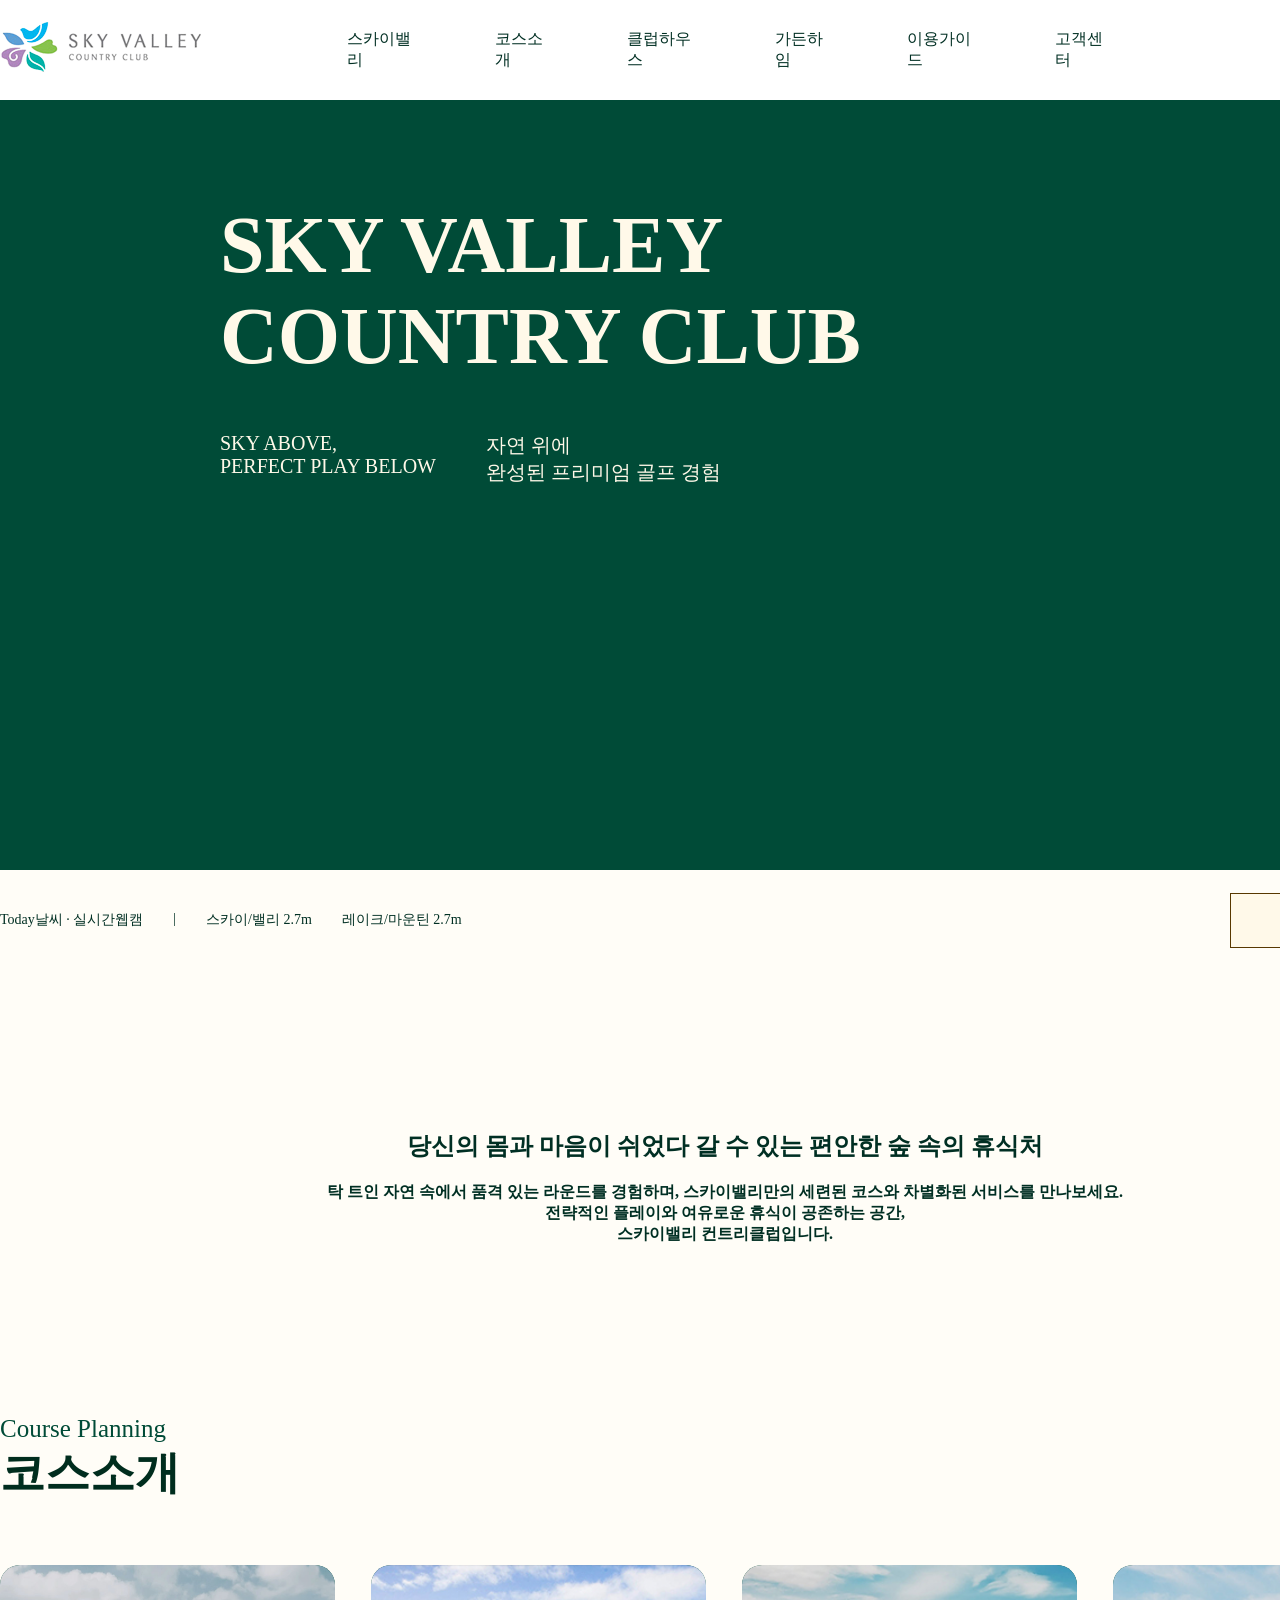
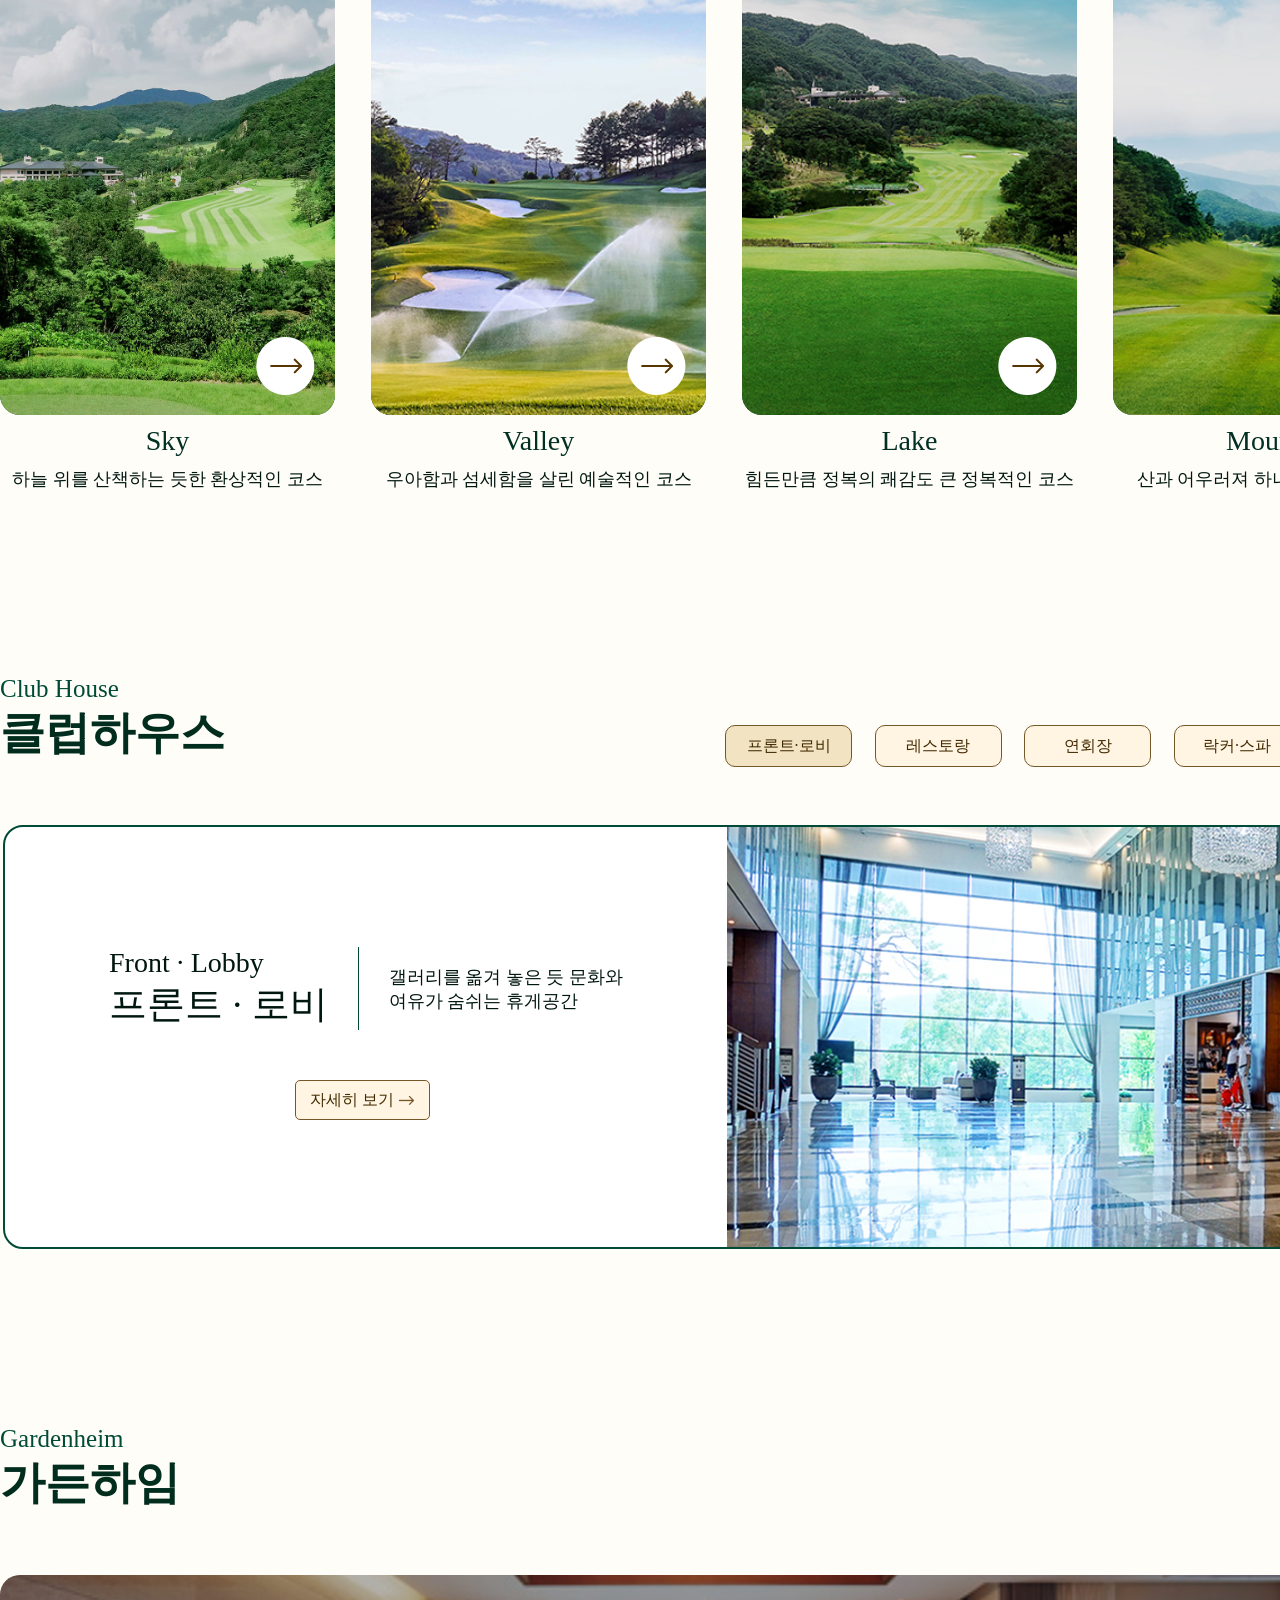
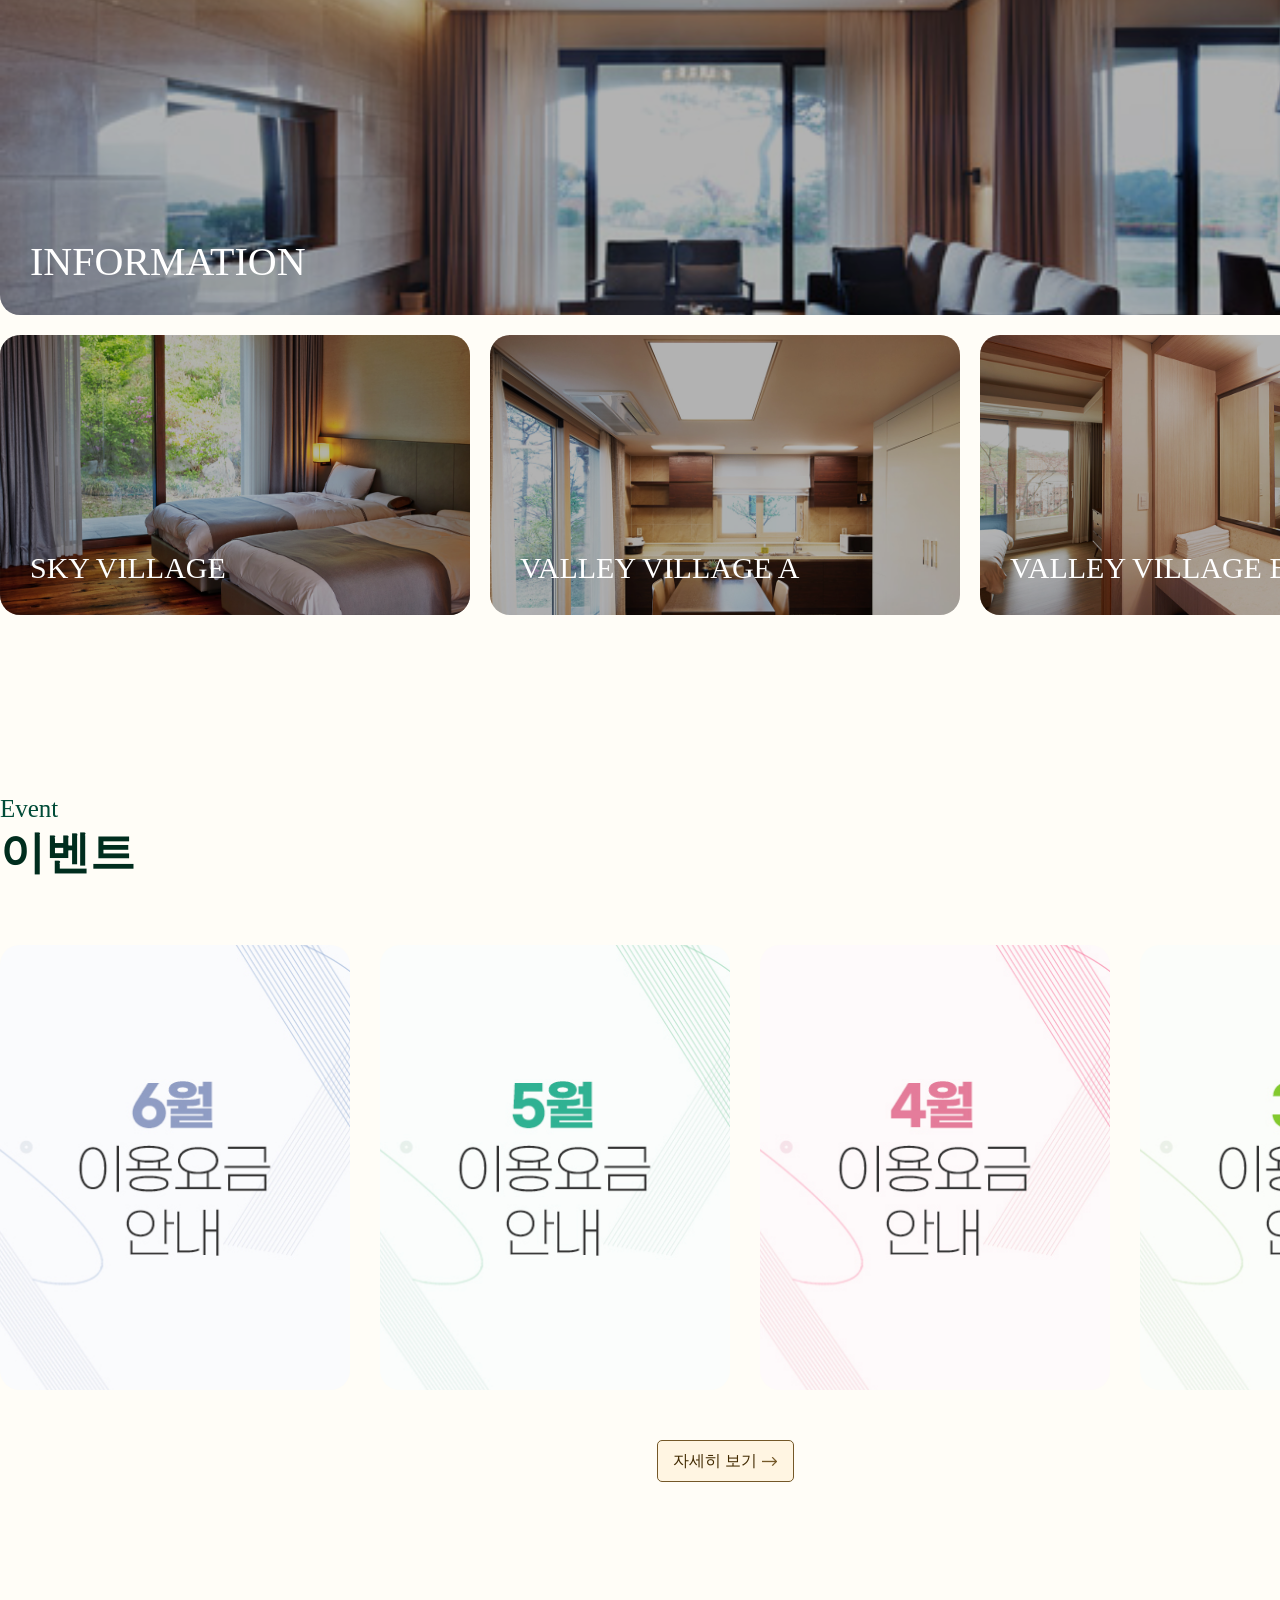
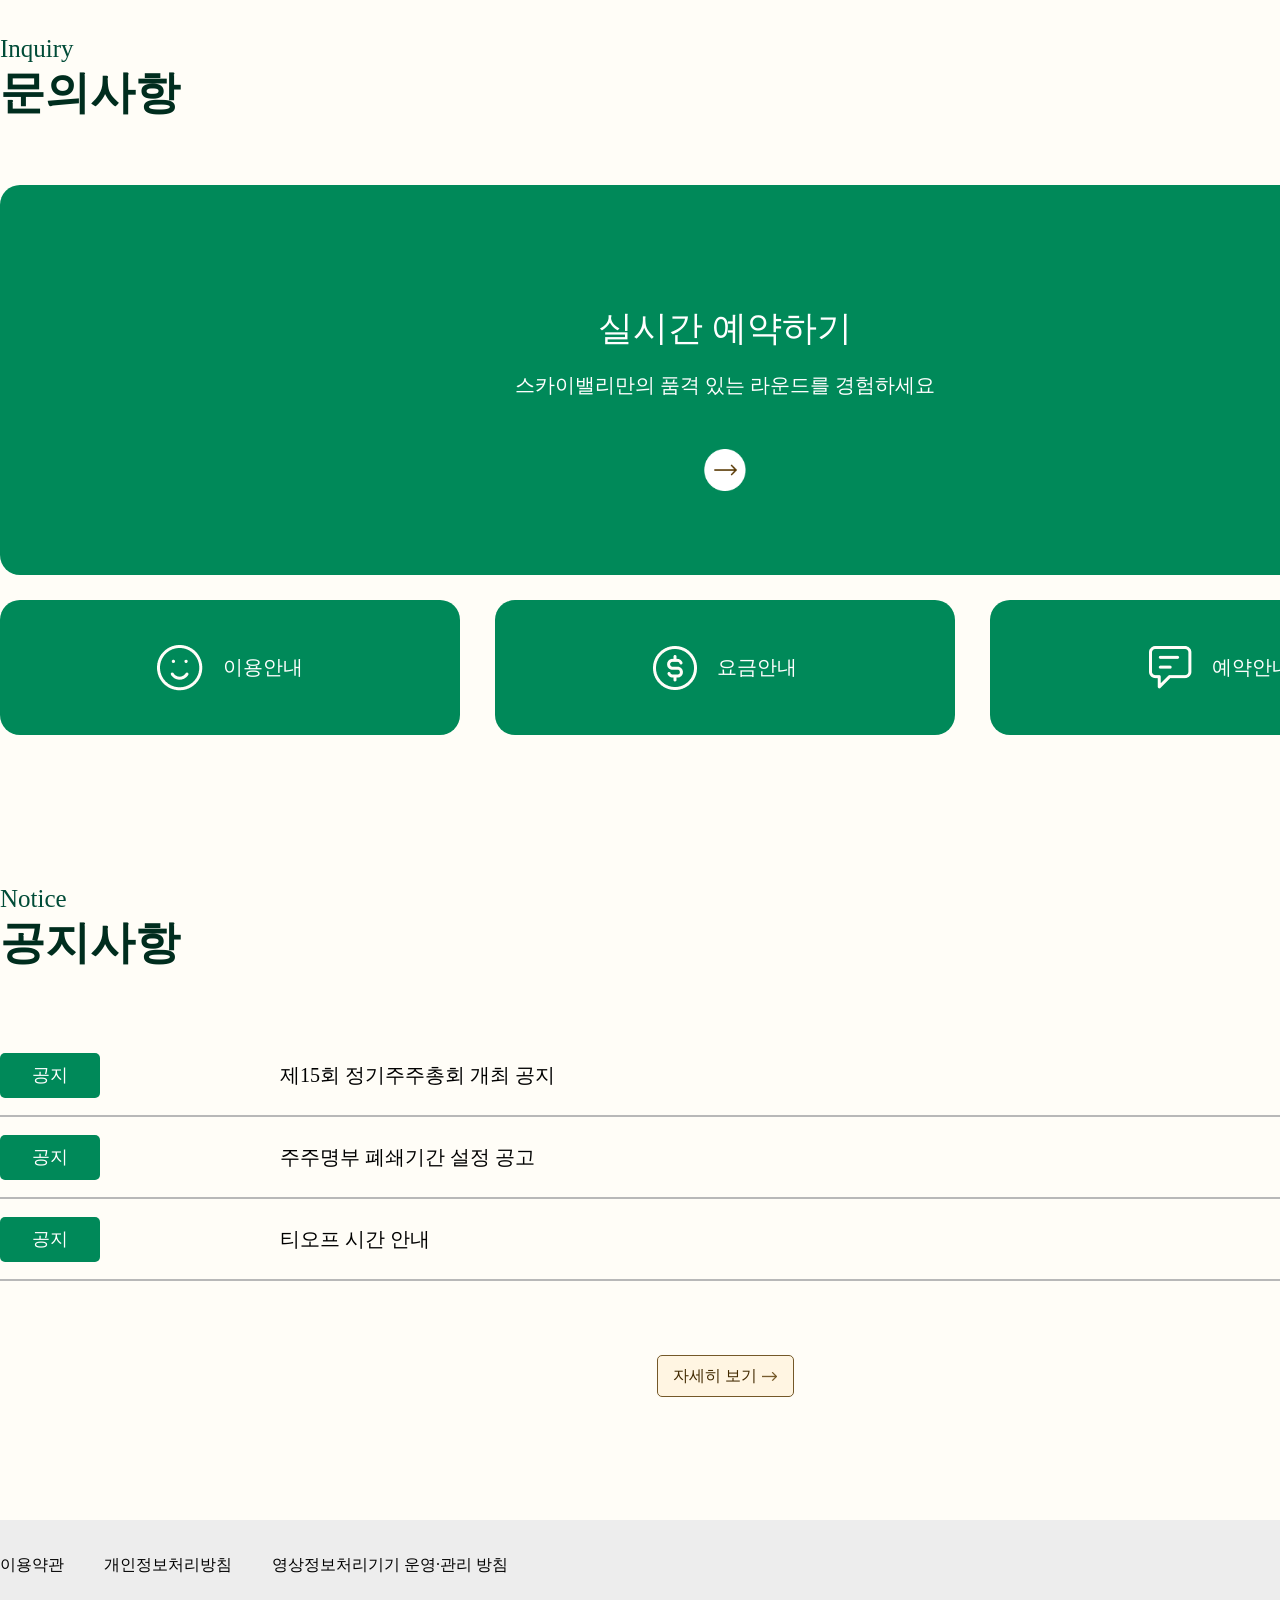
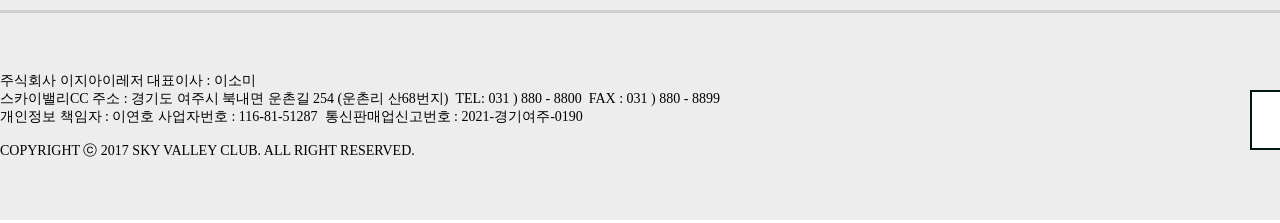
==== index.html @ 09a7a429 "메인인덱스 코드 수정" ====
<!DOCTYPE html>

<html lang="ko">
<head>
    <meta charset="UTF-8">
    <meta name="viewport" content="width=device-width, initial-scale=1.0">
    <title>SkyValley</title>
    <link rel="stylesheet" href="css/reset.css">
    <link rel="stylesheet" href="css/style.css">
    <!-- <script src="js/jquery.easing.1.3.min.js"></script> -->
    <script src="js/jquery.js"></script>
    <!-- <script src="js/script_main.js"></script> -->
    <script src="js/scroll.js"></script>
    <script src="js/index_course.js"></script>
    <script src="js/index_club.js"></script>   
    <script src="js/index_garden.js"></script>

</head>
<body>
    <div id="wrap">
        <div id="header">
            <div class="header_in">
                <div class="logo">
                    <a href="index.html"><img src="images/symbol_logo6 1.png" alt=""></a>
                </div>
                <ul class="nav">
                    <li><a href="company.html">스카이밸리</a></li>
                    <li><a href="course.html">코스소개</a></li>
                    <li><a href="club.html">클럽하우스</a></li>
                    <li><a href="garden.html">가든하임</a></li>
                    <li><a href="guide.html">이용가이드</a></li>
                    <li><a href="customer.html">고객센터</a></li>
                </ul>
                <div class="icons">
                    <img src="images/Icon1.png" alt="">
                    <img src="images/Icon2.png" alt="">
                    <img src="images/Icon3.png" alt="">
                </div>
            </div>
        </div>
        <div id="main">
            <div class="main_bg">
                <div class="main_title">
                    <h3>SKY VALLEY<br>COUNTRY CLUB</h3>
                    <div class="small_t">
                        <h5>SKY ABOVE,<br>PERFECT PLAY BELOW</h5>
                        <h5>자연 위에<br>완성된 프리미엄 골프 경험</h5>
                    </div>
                </div>
                <div class="main_video">
                    <!-- <source src="https://vimeo.com/1196560782?share=copy&fl=sv&fe=ci4" type="video/mp4"> -->
                     <iframe src="https://player.vimeo.com/video/1196560782?title=0&amp;byline=0&amp;portrait=0&amp;badge=0&amp;autopause=0&amp;player_id=0&amp;app_id=58479;
                     background=1&amp;autoplay=1&amp;muted=1&amp;loop=1"
                    width="1920" height="1080" frameborder="0" allow="autoplay; fullscreen; picture-in-picture; clipboard-write; encrypted-media; web-share"
                    referrerpolicy="strict-origin-when-cross-origin" title="스카이밸리_최종"></iframe>
                </div>
            </div>
            <div class="main_bottom">
                <div class="main_nav">
                    <ul>
                        <li><a href="">Today날씨 · 실시간웹캠</a></li>
                        <li>|</li>
                        <li><a href="">스카이/밸리 2.7m</a></li>
                        <li><a href="">레이크/마운틴 2.7m</a></li>
                    </ul>
                    <button>실시간 예약하기</button>
                </div>
            </div>
        </div>
        <div id="contents">
            <!-- content1 -->
            <div class="intro">
                <div class="intro_inner">
                    <h3>당신의 몸과 마음이 쉬었다 갈 수 있는 편안한 숲 속의 휴식처</h3>
                    <h4>탁 트인 자연 속에서 품격 있는 라운드를 경험하며, 스카이밸리만의 세련된 코스와 차별화된 서비스를 만나보세요.<br>
                        전략적인 플레이와 여유로운 휴식이 공존하는 공간,<br>스카이밸리 컨트리클럽입니다.
                    </h4>
                </div>
            </div>
            <!-- content2 -->
            <div class="course">
                <div class="title">
                    <p>Course Planning</p>
                    <h4>코스소개</h4>
                </div>
                <ul class="course_list">
                    <li>
                        <div class="course_box">
                            <div class="course_thumb">
                                <img src="images/main/course_sky.jpg" alt="">
                            </div>
                            <iframe class="course_video"
                            src="https://player.vimeo.com/video/1198341632?background=1&muted=1&loop=1&controls=0"
                            frameborder="0"
                            allow="autoplay; fullscreen"></iframe>
                            <img class="arrow" src="images/main/arrow.png" alt="">
                        </div>
                        <h4>Sky</h4>
                        <p>하늘 위를 산책하는 듯한 환상적인 코스</p>
                    </li>
                    <li>
                        <div class="course_box">
                            <div class="course_thumb">
                                <img src="images/main/course_valley.jpg" alt="">
                            </div>
                            <iframe class="course_video"
                            src="https://player.vimeo.com/video/1198341631?background=1&muted=1&loop=1&controls=0"
                            frameborder="0"
                            allow="autoplay; fullscreen"></iframe>
                            <img class="arrow" src="images/main/arrow.png" alt="">
                        </div>
                        <h4>Valley</h4>
                        <p>우아함과 섬세함을 살린 예술적인 코스</p>
                    </li>
                    <li>
                        <div class="course_box">
                            <div class="course_thumb">
                                <img src="images/main/course_lake.jpg" alt="">
                            </div>
                            <iframe class="course_video"
                            src="https://player.vimeo.com/video/1198341633?background=1&muted=1&loop=1&controls=0"
                            frameborder="0"
                            allow="autoplay; fullscreen"></iframe>
                            <img class="arrow" src="images/main/arrow.png" alt="">
                        </div>
                        <h4>Lake</h4>
                        <p>힘든만큼 정복의 쾌감도 큰 정복적인 코스</p>
                    </li>
                    <li>
                        <div class="course_box">
                            <div class="course_thumb">
                                <img src="images/main/course_mountain.jpg" alt="">
                            </div>
                            <iframe class="course_video"
                            src="https://player.vimeo.com/video/1198341630?background=1&muted=1&loop=1&controls=0"
                            frameborder="0"
                            allow="autoplay; fullscreen"></iframe>
                            <img class="arrow" src="images/main/arrow.png" alt="">
                        </div>
                        <h4>Mountain</h4>
                        <p>산과 어우러져 하나되는 내추럴 코스</p>
                    </li>
                </ul>
            </div>
            <!-- content3 -->
            <div class="club">
                <div class="title">
                    <p>Club House</p>
                    <h4>클럽하우스</h4>
                </div>
                <ul class="c_tabs">
                    <li class="on">프론트·로비</li>
                    <li>레스토랑</li>
                    <li>연회장</li>
                    <li>락커·스파</li>
                    <li>프로샵</li>
                </ul>
                <div class="c_area">
                  <div class="c_area_area">  
                    <span class="l_btn"><img src="images/main/Vector_left.png" alt=""></span>
                    <div class="c_space on">
                        <div class="space_l">
                            <div class="space_area">
                                <div class="space_name">
                                    <h5>Front · Lobby</h5>
                                    <h4>프론트 · 로비</h4>
                                </div>
                                <div class="space_intro">갤러리를 옮겨 놓은 듯 문화와<br>여유가 숨쉬는 휴게공간</div>
                            </div>
                            <button>자세히 보기<img src="images/main/arrow3.png" alt=""></button>
                        </div>
                        <div class="space_r">
                        </div>
                    </div>
                    <div class="c_space">
                        <div class="space_l">
                            <div class="space_area">
                                <div class="space_name">
                                    <h5>Restaurant</h5>
                                    <h4>레스토랑</h4>
                                </div>
                                <div class="space_intro">최고의 셰프들이 선사하는 품격 있는 다이닝 공간</div>
                            </div>
                            <button>자세히 보기<img src="images/main/arrow3.png" alt=""></button>
                        </div>
                        <div class="space_r">
                        </div>
                    </div>
                    <div class="c_space">
                        <div class="space_l">
                            <div class="space_area">
                                <div class="space_name">
                                    <h5>Banquet Hall</h5>
                                    <h4>연회장</h4>
                                </div>
                                <div class="space_intro">성공적인 비즈니스와 특별한 연회를 위한 고품격 공간</div>
                            </div>
                            <button>자세히 보기<img src="images/main/arrow3.png" alt=""></button>
                        </div>
                        <div class="space_r">
                        </div>
                    </div>
                    <div class="c_space">
                        <div class="space_l">
                            <div class="space_area">
                                <div class="space_name">
                                    <h5>Locker · Spa</h5>
                                    <h4>락커 · 스파</h4>
                                </div>
                                <div class="space_intro">라운드 후 지친 몸과 마음을 풀어주는 편안한 힐링 공간</div>
                            </div>
                            <button>자세히 보기<img src="images/main/arrow3.png" alt=""></button>
                        </div>
                        <div class="space_r">
                        </div>
                    </div>
                    <div class="c_space">
                        <div class="space_l">
                            <div class="space_area">
                                <div class="space_name">
                                    <h5>Pro Shop</h5>
                                    <h4>프로샵</h4>
                                </div>
                                <div class="space_intro">최신 트렌드의 골프 용품과 차별화된 브랜드 전용 매장</div>
                            </div>
                            <button>자세히 보기<img src="images/main/arrow3.png" alt=""></button>
                        </div>
                        <div class="space_r">
                        </div>
                    </div>
                      <span class="r_btn"><img src="images/main/Vector_right.png" alt=""></span>
                    </div>
                </div>
            </div>
            <!-- content4 -->
            <div class="garden">
                <div class="title">
                    <p>Gardenheim</p>
                    <h4>가든하임</h4>
                </div>
                <a href="garden.html?tab=info" class="g_info_link">
                    <div class="g_info">
                        <p>INFORMATION</p>
                    </div>
                </a>
                <div class="g_area">
                    <div class="g_sky">
                        <p>SKY VILLAGE</p>
                    </div>
                    <div class="g_valleyA">
                        <p>VALLEY VILLAGE A</p>
                    </div>
                    <div class="g_valleyB">
                        <p>VALLEY VILLAGE B</p>
                    </div>
                </div>
            </div>
            <!-- content5 -->
            <div class="event">
                <div class="title">
                    <p>Event</p>
                    <h4>이벤트</h4>
                </div>
                <ul class="e_list">
                    <li>
                        <div class="e_box"></div>
                    </li>
                    <li>
                        <div class="e_box"></div>
                    </li>
                    <li>
                        <div class="e_box"></div>
                    </li>
                    <li>
                        <div class="e_box"></div>
                    </li>
                    <li>
                        <div class="e_box"></div>
                    </li>
                </ul>
                <a class="btn" href="">자세히 보기<img src="images/main/arrow3.png" alt=""></a>
            </div>
            <!-- content6 -->
            <div class="inquiry">
                <div class="title">
                    <p>Inquiry</p>
                    <h4>문의사항</h4>
                </div>
                <div class="i_area">
                    <div class="i_book">
                        <h4>실시간 예약하기</h4>
                        <p>스카이밸리만의 품격 있는 라운드를 경험하세요</p>
                        <img src="images/main/arrow.png" alt="">
                    </div>
                    <div class="i_guide">
                        <div class="guide_box">
                            <img src="images/main/Icon1.png" alt="">
                            <p>이용안내</p>
                        </div>
                        <div class="guide_box">
                            <img src="images/main/Icon2.png" alt="">
                            <p>요금안내</p>
                        </div>
                        <div class="guide_box">
                            <img src="images/main/Icon3.png" alt="">
                            <p>예약안내</p>
                        </div>
                    </div>
                </div>
            </div>
            <!-- content7 -->
            <div class="notice">
                <div class="title">
                    <p>Notice</p>
                    <h4>공지사항</h4>
                </div>
                <ul class="n_list">
                    <li>
                        <span>공지</span>
                        <a href="">제15회 정기주주총회 개최 공지</a>
                        <p>2026-02-20</p>
                    </li>
                    <li>
                        <span>공지</span>
                        <a href="">주주명부 폐쇄기간 설정 공고</a>
                        <p>2025-12-29</p>
                    </li>
                    <li>
                        <span>공지</span>
                        <a href="">티오프 시간 안내</a>
                        <p>2025-07-15</p>
                    </li>
                </ul>
                <a class="btn" href="customer.html">자세히 보기<img src="images/main/arrow3.png" alt=""></a>
            </div>
        </div>
        <div id="footer">
            <div class="footer_in">
                <div class="f_top">
                    <ul>
                        <li><a href="">이용약관</a></li>
                        <li><a href="">개인정보처리방침</a></li>
                        <li><a href="">영상정보처리기기 운영·관리 방침</a></li>
                    </ul>
                </div>
                <div class="f_bottom">
                    <p>
                        주식회사 이지아이레저 대표이사 : 이소미<br>
                        스카이밸리CC 주소 : 경기도 여주시 북내면 운촌길 254 (운촌리 산68번지)    TEL: 031 ) 880 - 8800    FAX : 031 ) 880 - 8899<br>
                        개인정보 책임자 : 이연호    사업자번호 : 116-81-51287   통신판매업신고번호 : 2021-경기여주-0190<br><br>
                        COPYRIGHT ⓒ 2017 SKY VALLEY CLUB. ALL RIGHT RESERVED.
                    </p>
                    <button>Family Site ▲</button>
                </div>
            </div>
        </div>
    </div>
</body>
</html>
---- css/style.css ----
/* index */
#wrap {
    width: 100%;
    height: 6620px;
}
/* header */
#header {
    width: 100%;
    height: 100px;
    background-color: #fff;
}
.header_in {
    margin: 0 auto;
    width: 1450px;
    height: 100px;
    /* background-color: aliceblue; */
    display: flex;
}
.header_in .logo {
    width: 210px;
    height: 100px;
    display: flex;
    align-items: center;
}
.header_in .nav {
    width: 780px;
    height: 100px;
    margin-left: 140px;
    display: flex;
    justify-content: center;
    align-items: center;
}
.header_in .nav li {
    margin-left: 70px;
}
.header_in .nav li:first-child {
    margin-left: 0;
}
.header_in .nav a {
    font-size: 16px;
    font-weight: 500;
    color: #002F23;
}
.header_in .icons {
    display: flex;
    width: 150px;
    height: 100px;
    margin-left: 185px;
    align-items: center;
}
.header_in .icons img {
    width: 25px;
    height: 25px;
    margin-left: 20px;
    cursor: pointer;
}
.header_in .icons img:last-child {
    width: 20px;
    height: 25px;
}
/* main */
#main {
    width: 100%;
    height: 870px;
    background-color: #004B37;
}
.main_bg {
    margin: 0 auto;
    width: 100%;
    height: 770px;
    position: relative;
}
.main_title {
    /* margin: 0 auto; */
    width: 1450px;
    height: 770px;
    position: absolute;
    left: 220px;
    z-index: 1;
}
.main_title h3 {
    font-size: 5rem;
    color: #FFF9E9;
    padding-top: 100px;
}
.main_title .small_t {
    display: flex;
    margin-top: 50px;
}
.main_title .small_t h5 {
    font-size: 20px;
    margin-right: 50px;
    color: #FFF9E9;
    font-weight: 400;
}
.main_video {
    width: 100%;
    height: 84vh;
    position: relative;
    overflow: hidden;
}
.main_video iframe {
    position: absolute;
    top: 50%;
    left: 50%;

    width: 100vw;
    height: 56.25vw;

    min-width: 177.77vh;
    min-height: 100vh;

    transform: translate(-50%, -50%);
    pointer-events: none;
}
.main_bottom {
    width: 100%;
    height: 100px;
    background-color: #FFFDF7;
}
.main_nav {
    margin: 0 auto;
    width: 1450px;
    height: 100px;
    display: flex;
    justify-content: space-between;
    align-items: center;
}
.main_nav ul {
    display: flex;
}
.main_nav li {
    font-size: 14px;
    color: #002F23;
    margin-left: 30px;
}
.main_nav li:first-child {
    margin-left: 0;
}
.main_nav li a {
    font-size: 14px;
    color: #002F23;
}
.main_nav button {
    width: 220px;
    height: 55px;
    font-size: 16px;
    background-color: #FFF9E9;
    border: 1px solid #583800;
    color: #583800;
    cursor: pointer;
}
.main_nav button:hover {
    background-color: #583800;
    color: #fff;
    transition: all 0.5s;
}
#contents {
    width: 100%;
    height: 5350px;
    background-color: #FFFDF7;
}
/* 5400 = (445 + 760 + 650 + 870 + 740 + 750 + 420 = 4635) + 765 */
/* content1 */
.intro {
    width: 100%;
    height: 445px;
    /* background-color: lightblue; */
}
.intro_inner {
    width: 1450px;
    margin: 0 auto;
    text-align: center;
    position: relative;
    top: 240px;
    opacity: 0;
    transition: all 0.7s;
}
.intro_inner.act{
    opacity: 1;
    top: 160px;
}
.intro_inner h3 {
    color: #002F23;
    margin-bottom: 20px;
    font-size: 24px;
}
.intro_inner h4 {
    color: #002F23;
    font-size: 16px;
}
/* contents title */
.title {
    width: 750px;
    height: 100px;
    margin-bottom: 50px;
}
.title p {
    color: #004B37;
    font-size: 25px;
}
.title h4 {
    color: #002D1E;
    font-size: 45px;
}
/* content2 */
.course {
    margin: 0 auto;
    width: 1450px;
    height: 760px;
    /* background-color: darksalmon; */
}
.course > .title {
    position: relative;
    opacity: 0;
    top: 50px;
    transition: all 0.5s;
}
.course > .title.act {
    opacity: 1;
    top: 0;
}
.course .course_list {
    display: flex;
    position: relative;
    top: 80px;
    left: 0;
    opacity: 0;
    transition: all 0.7s;
}
.course .course_list.act {
    opacity: 1;
    top: 0;
}
.course_list li {
    text-align: center;
    margin-right: 36px;
}
.course_list .course_box {
    width: 335px;
    height: 450px;
    background-color: #004B37;
    border-radius: 20px;
    position: relative;
    cursor: pointer;
    overflow: hidden;  
    /* 
    background-size: cover;      
    background-position: center; 
             
    transition: all 0.5s ease;   */ 
}

/* 
.course_list .course_box:hover {
    background-size: 110%;
}


.course_list .course_box::after {
    content: "";
    position: absolute;
    top: 0; left: 0;
    width: 100%; height: 100%;
    background-color: rgba(255, 255, 255, 0); 
    transition: all 0.5s ease;
}

.course_list .course_box:hover::after {
    background-color: rgba(255, 255, 255, 0.3);
}
*/
/* 
.course_list li:nth-child(1) .course_box{
    background: url(../images/main/course_sky.jpg) no-repeat center / cover ;     
}
.course_list li:nth-child(2) .course_box{
    background: url(../images/main/course_valley.jpg) no-repeat center / cover;    
}
.course_list li:nth-child(3) .course_box{
    background: url(../images/main/course_lake.jpg) no-repeat center / cover;    
}
.course_list li:nth-child(4) .course_box{
    background: url(../images/main/course_mountain.jpg) no-repeat center / cover;    
}
*/
/* 코스영상 삽입 */
.course_thumb{
    position: absolute;
    inset: 0;
}
.course_thumb img {
    width: 100%;
    height: 100%;
    object-fit: cover;
}
.course_video {
    position: absolute;
    top: 50%;
    left: 50%;
    width: 800px;
    height: 450px;
    transform: translate(-50%, -50%);
    border: none;
    opacity: 0;
    pointer-events: none;
    transition: opacity 0.4s ease;
}
.course_box:hover .course_video {
    opacity: 1;
}
.course_box .arrow {
    position: absolute;
    right: 20px;
    bottom: 20px;
    z-index: 10;
}
/* .course_box img {
    position: absolute;
    right: 20px;
    bottom: 20px;
    cursor: pointer;
} */
.course_list > li > h4 {
    font-size: 24px;
    color: #002F23;
    font-size: 28px;
    font-weight: 500;
    margin-top: 10px;
}
.course_list > li > p {
    font-size: 16px;
    color: #001710;
    font-size: 18px;
    font-weight: 500;
    margin-top: 10px;
}
/* content3 */
.club {
    margin: 0 auto;
    width: 1450px;
    height: 650px;
    /* background-color: deepskyblue; */
    position: relative;
    margin-top: 180px;
    opacity: 0;
    transition: all 0.7s;
}
.club.act {
    margin-top: 100px;
    opacity: 1;
}
.club .c_tabs {
    display: flex;
    width: 725px;
    height: 100px;
    position: absolute;
    top: 0;
    right: 0;
    justify-content: space-between;
}
.club .c_tabs li {
    width: 125px;
    height: 40px;
    background-color: #FFF5E2;
    border: 1px solid #745828;
    margin-top: 50px;
    border-radius: 10px;
    font-size: 16px;
    color: #422A00;
    text-align: center;
    line-height: 40px;
    font-weight: 500;
    cursor: pointer;
}
.club .c_tabs li.on {
    background-color: #F2E3C2;
}
/* .club .c_tabs li a {
    display: block;
    margin-top: 7px;
    font-size: 16px;
    color: #422A00;
    text-align: center;
    font-weight: 500;
} */
.c_area {
    margin: 0 auto;
    display: flex;
    justify-content: center;
    align-items: center;
    width: 1600px;
    height: 420px;
    position: absolute;
    left: -75px;
    /* background-color: skyblue; */
}
.c_area_area { 
    width: 1600px;
    height: 420px;
    position: relative;
}
.c_area .l_btn {
    cursor: pointer;
    position: absolute;
    top:200px;
    left:10px;
}
.c_area .r_btn {
    cursor: pointer;
    position: absolute;
    right:10px;
    top:200px;
}
.c_space {
    position: absolute;
    top:0;
    left:50%;
    margin-left: -722.5px;
    width: 1445px;
    height: 420px;
    border: 2px solid #004B37;
    background-color: #fff;
    border-radius: 20px;
    display: flex;
    overflow: hidden;
    opacity: 0;
    transition: all 1s;
}
.c_space.on{
    opacity: 1;
}
.c_space .space_l {
    width: 50%;
    height: 100%;
    position: relative;
}
.space_l .space_area {
    display: flex;
    justify-content: center;
    align-items: center;
    width: 100%;
    margin-top: 120px;
    color: #001710;
}
.space_name {
    border-right: 1px solid #004731;
    padding-right: 30px;
}
.space_name h5 {
    font-size: 28px;
    font-weight: 500;
}
.space_name h4 {
    font-size: 38px;
    font-weight: 500;
}
.space_intro {
    font-size: 18px;
    padding-left: 30px;
}
.space_l button {
    display: flex;
    justify-content: center;
    align-items: center;
    text-align: center;
    width: 135px;
    height: 40px;
    position: relative;
    top: 50px;
    left: 290px;
    background-color: #FFF5E2;
    border: 1px solid #745828;
    color: #422A00;
    font-size: 16px;
    border-radius: 5px;
    cursor: pointer;
}
.space_l button img {
    width: 15px;
    height: 9px;
    padding-left: 5px;
}
.c_space .space_r {
    width: 50%;
    height: 100%;
    background-size: cover;
    overflow: hidden;
}

.c_space:nth-child(2) .space_r { background: url(../images/main/robby.png) center / cover; }
.c_space:nth-child(3) .space_r { background: url(../images/main/restaurant.png) center / cover; }
.c_space:nth-child(4) .space_r { background: url(../images/main/hall.png) center / cover; }
.c_space:nth-child(5) .space_r { background: url(../images/main/spa.png) center / cover; }
.c_space:nth-child(6) .space_r { background: url(../images/main/pro.png) center / cover; }

/* content4 */
.garden {
    margin: 0 auto;
    width: 1450px;
    height: 870px;
    /* background-color: aqua; */
    margin-top: 180px;
    opacity: 0;
    transition: all 0.7s;
}
.garden.act {
    margin-top: 100px;
    opacity: 1;
}
.g_info_link {
    display: block;       
    text-decoration: none;
    margin-top: 20px;
}
.garden .g_info {
    margin-top: 20px;
    width: 100%;
    height: 340px;
    background: url(../images/main/garden_info.jpg) no-repeat center / cover;
    overflow: hidden;
    border-radius: 20px;
    cursor: pointer;
    position: relative;
}
.garden .g_info::after {
    content: "";
    position: absolute;
    top: 0; left: 0;
    width: 100%; height: 100%;
    background-color: rgba(0, 0, 0, 0.3);
}
.garden .g_info p {
    font-size: 40px;
    color: #fff;
    font-weight: 500;
    position: absolute;
    bottom: 30px;
    left: 30px;
    z-index: 1;
    margin: 0;
}
.garden .g_area {
    display: flex;
    margin-top: 20px;
}
.garden .g_area > div {
    width: 470px;
    height: 280px;
    background-color: #004731;
    border-radius: 20px;
    margin-left: 20px;
    cursor: pointer;
    position: relative;
}
.garden .g_area > div::after {
    content: "";
    position: absolute;
    top: 0; left: 0;
    width: 100%; height: 100%;
    background-color: rgba(0, 0, 0, 0.3);
}
.garden .g_area > div:nth-child(1) {
    background: url(../images/main/skyvillage.jpg) no-repeat;
    background-size: cover;
    overflow: hidden;

}
.garden .g_area > div:nth-child(2) {
    background: url(../images/main/valleyA.jpg) no-repeat;
    background-size: cover;
    overflow: hidden;
}
.garden .g_area > div:nth-child(3)
 {
    background: url(../images/main/valleyB.jpg) ;
    background-size: cover;
    overflow: hidden;
}

.garden .g_area > div:first-child {
    margin-left: 0;
}
.garden .g_area > div > p {
    font-size: 30px;
    color: #fff;
    font-weight: 500;
    position: absolute;
    bottom: 30px;
    left: 30px;
    z-index: 1;
}
/* content5 */
.event {
    margin: 0 auto;
    width: 1450px;
    height: 740px;
    /* background-color: gold; */
    margin-top: 100px;
}
.event > .title {
    position: relative;
    top: 50px;
    left: 0;
    opacity: 0;
    transition: all 0.5s;
}
.event > .title.act {
    top: 0;
    opacity: 1;
}
.event .e_list {
    display: flex;
    overflow: hidden;
    position: relative;
    top: 80px;
    left: 0;
    opacity: 0;
    transition: all 0.7s;
}
.e_list.act {
    top: 0;
    opacity: 1;
}
.e_list li {
    margin-right: 30px;
}
.e_list .e_box {
    width: 350px;
    height: 445px;
    border-radius: 20px;
    cursor: pointer;
}

.e_list li:nth-child(1) .e_box {
    background: url(../images/main/event_1.jpg) no-repeat center / cover;
}


.e_list li:nth-child(2) .e_box {
    background: url(../images/main/event_2.jpg) no-repeat center / cover;
}


.e_list li:nth-child(3) .e_box {
    background: url(../images/main/event_3.jpg) no-repeat center / cover;
}

.e_list li:nth-child(4) .e_box {
    background: url(../images/main/event_4.jpg) no-repeat center / cover;
}


.e_list li:nth-child(5) .e_box {
    background: url(../images/main/event_5.jpg) no-repeat center / cover;
}
.event .btn {
    margin: 0 auto;
    display: flex;
    justify-content: center;
    align-items: center;
    text-align: center;
    width: 135px;
    height: 40px;
    background-color: #FFF5E2;
    border: 1px solid #745828;
    color: #422A00;
    font-size: 16px;
    border-radius: 5px;
    cursor: pointer;
    position: relative;
    top: 100px;
    opacity: 0;
    transition: all 0.5s;
}
.event .btn img {
    width: 15px;
    height: 9px;
    padding-left: 5px;
}
.event .btn.act {
    top: 50px;
    opacity: 1;
}
/* content6 */
.inquiry {
    margin: 0 auto;
    width: 1450px;
    height: 750px;
    margin-top: 100px;
    /* background-color: papayawhip; */
}
.inquiry > .title {
    position: relative;
    top: 50px;
    left: 0;
    opacity: 0;
    transition: all 0.5s;
}
.inquiry > .title.act {
    top: 0;
    opacity: 1;
}
.inquiry .i_area {
    width: 100%;
    height: 550px;
    position: relative;
    top: 80px;
    left: 0;
    opacity: 0;
    transition: all 0.7s;
}
.i_area.act {
    top: 0;
    opacity: 1;
}
.inquiry .i_area .i_book {
    width: 100%;
    height: 390px;
    background-color: #008959;
    border-radius: 20px;
    display: flex;
    flex-direction: column;
}
.inquiry .i_area .i_book h4 {
    font-size: 35px;
    font-weight: 500;
    color: white;
    text-align: center;
    margin-top: 120px;
}
.inquiry .i_area .i_book p {
    font-size: 20px;
    color: white;
    text-align: center;
    margin-top: 20px;
}
.inquiry .i_area .i_book img {
    margin: 0 auto;
    width: 42px;
    height: 42px;
    cursor: pointer;
    margin-top: 50px;
}
.inquiry .i_guide {
    width: 100%;
    height: 135px;
    display: flex;
    margin-top: 25px;
}
.inquiry .i_guide .guide_box {
    width: 460px;
    height: 135px;
    background-color: #008959;
    border-radius: 20px;
    display: flex;
    justify-content: center;
    align-items: center;
    cursor: pointer;
    margin-left: 35px;
}
.inquiry .i_guide .guide_box:first-child {
    margin-left: 0;
}
.inquiry .i_guide .guide_box p {
    font-size: 20px;
    color: white;
    margin-left: 20px;
}
/* content7 */
.notice {
    margin: 0 auto;
    width: 1450px;
    height: 420px;
    margin-top: 100px;
    /* background-color: mediumorchid; */
}
.notice > .title {
    position: relative;
    top: 50px;
    left: 0;
    opacity: 0;
    transition: all 0.5s;
}
.notice > .title.act {
    top: 0;
    opacity: 1;
}
.notice .n_list {
    width: 100%;
    height: 270px;
    position: relative;
    top: 80px;
    left: 0;
    opacity: 0;
    transition: all 0.7s;
}
.notice .n_list.act {
    top: 0;
    opacity: 1;
}
.notice .n_list li {
    display: flex;
    align-items: center;
    width: 100%;
    height: 80px;
    border-bottom: 2px solid #B8B8B8;
    position: relative;
}
.notice .n_list li span {
    width: 100px;
    height: 45px;
    background-color: #008959;
    color: #fff;
    border-radius: 5px;
    font-size: 18px;
    display: flex;
    align-items: center;
    justify-content: center;
}
.notice .n_list li a {
    font-size: 20px;
    color: #000;
    position: relative;
    left: 180px;
}
.notice .n_list li p {
    font-size: 18px;
    position: absolute;
    right: 60px;
}
.notice .btn {
    margin: 0 auto;
    display: flex;
    justify-content: center;
    align-items: center;
    text-align: center;
    width: 135px;
    height: 40px;
    background-color: #FFF5E2;
    border: 1px solid #745828;
    color: #422A00;
    font-size: 16px;
    border-radius: 5px;
    cursor: pointer;
    position: relative;
    top: 100px;
    opacity: 0;
    transition: all 0.5s;
}
.notice .btn img {
    width: 15px;
    height: 9px;
    padding-left: 5px;
}
.notice .btn.act {
    top: 50px;
    opacity: 1;
}
/* footer */
#footer {
    width: 100%;
    height: 300px;
    background-color: #ededed;
}
.footer_in {
    margin: 0 auto;
    display: block;
    width: 1450px;
    height: 300px;
    position: relative;
}
.footer_in .f_top {
    width: 100%;
    height: 90px;
    border-bottom: 3px solid #CFCFCF;
}
.f_top ul {
    position: absolute;
    padding-top: 35px;
    width: 100%;
    height: 50px;
}
.f_top li {
    float: left;
    margin-left: 40px;
}
.f_top li:first-child {
    margin-left: 0;
}
.f_top li a {
    color: #000;
    font-weight: 500;
}
.footer_in .f_bottom {
    width: 100%;
    height: 210px;
}
.f_bottom p {
    font-size: 14px;
    position: absolute;
    bottom: 60px;
}
.f_bottom button {
    width: 200px;
    height: 60px;
    position: absolute;
    top: 170px;
    right: 0;
    font-weight: 600;
    color: #001710;
    font-size: 15px;
    border: 2px solid;
    background-color: #fff;
    cursor: pointer;
}
.footer_in button:hover {
    background-color: #004B37;
    color: #fff;
    border: #001710;
    transition: all 0.5s;
}
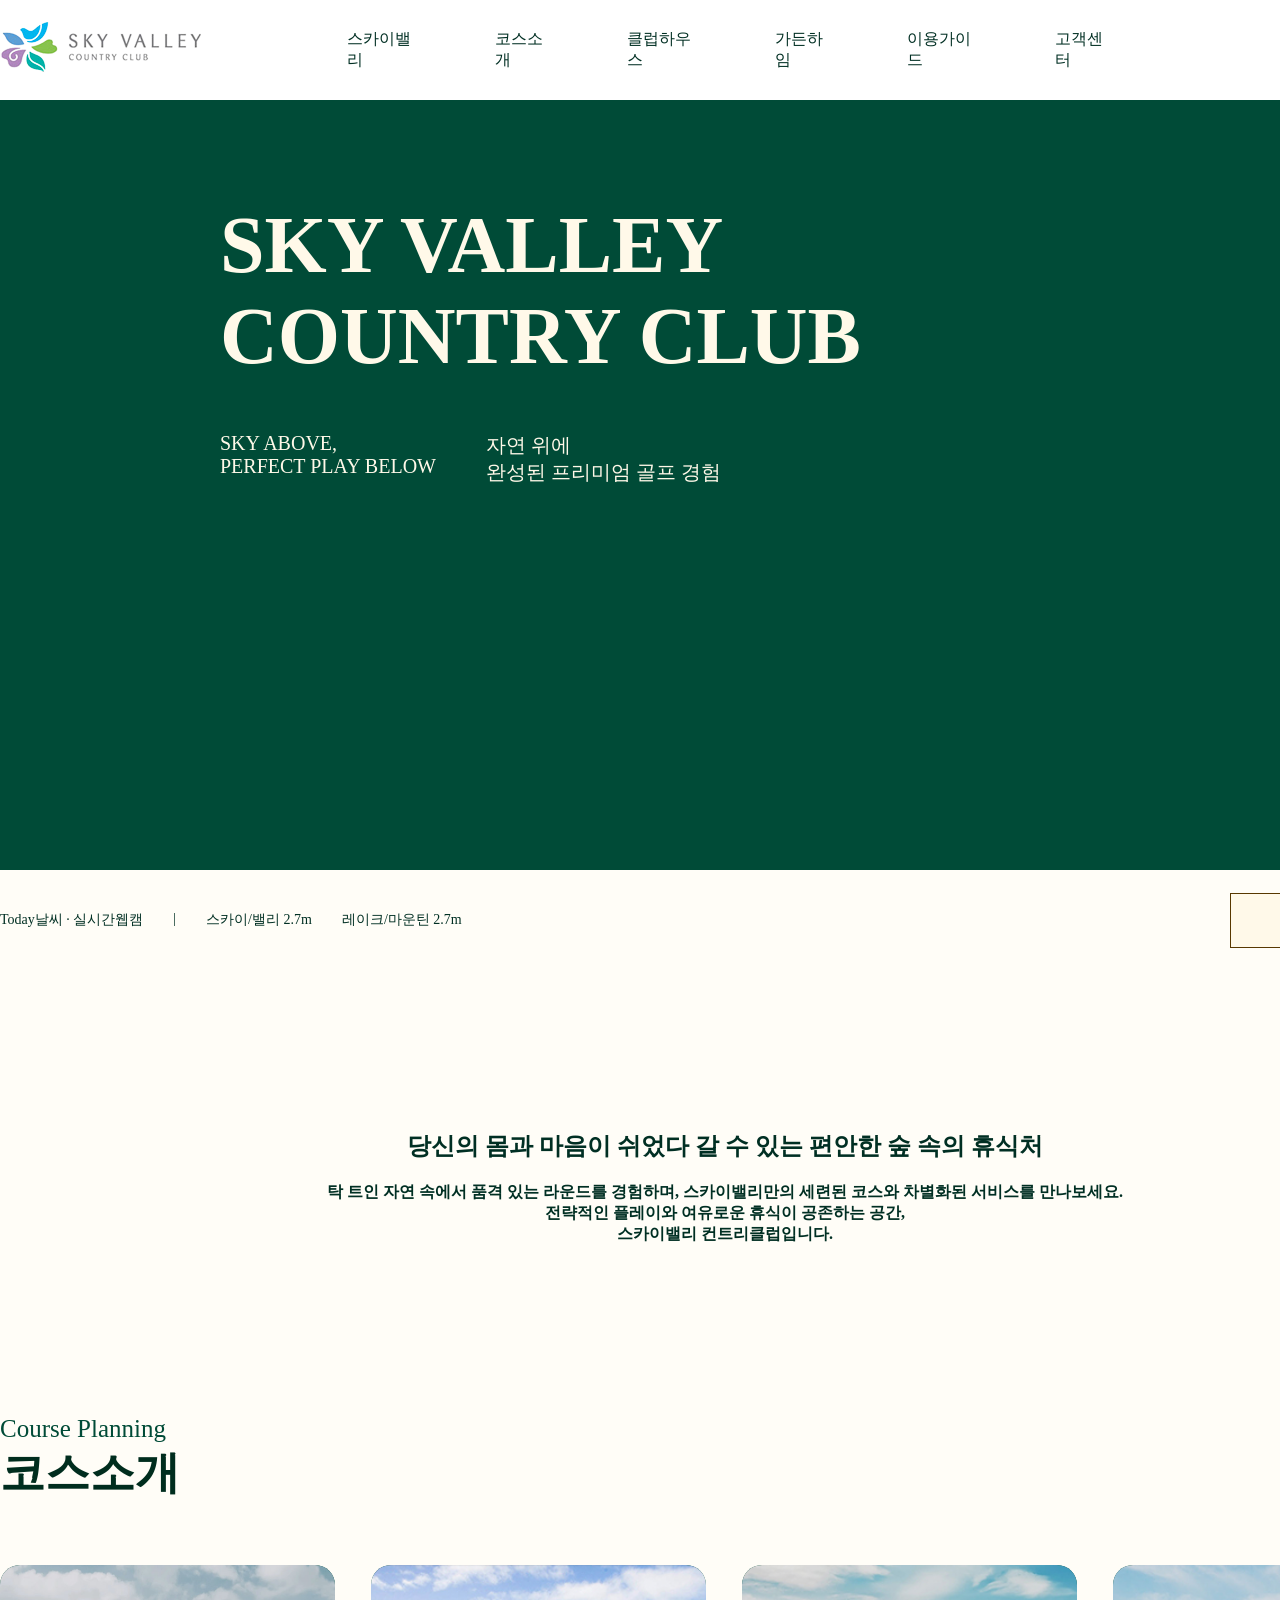
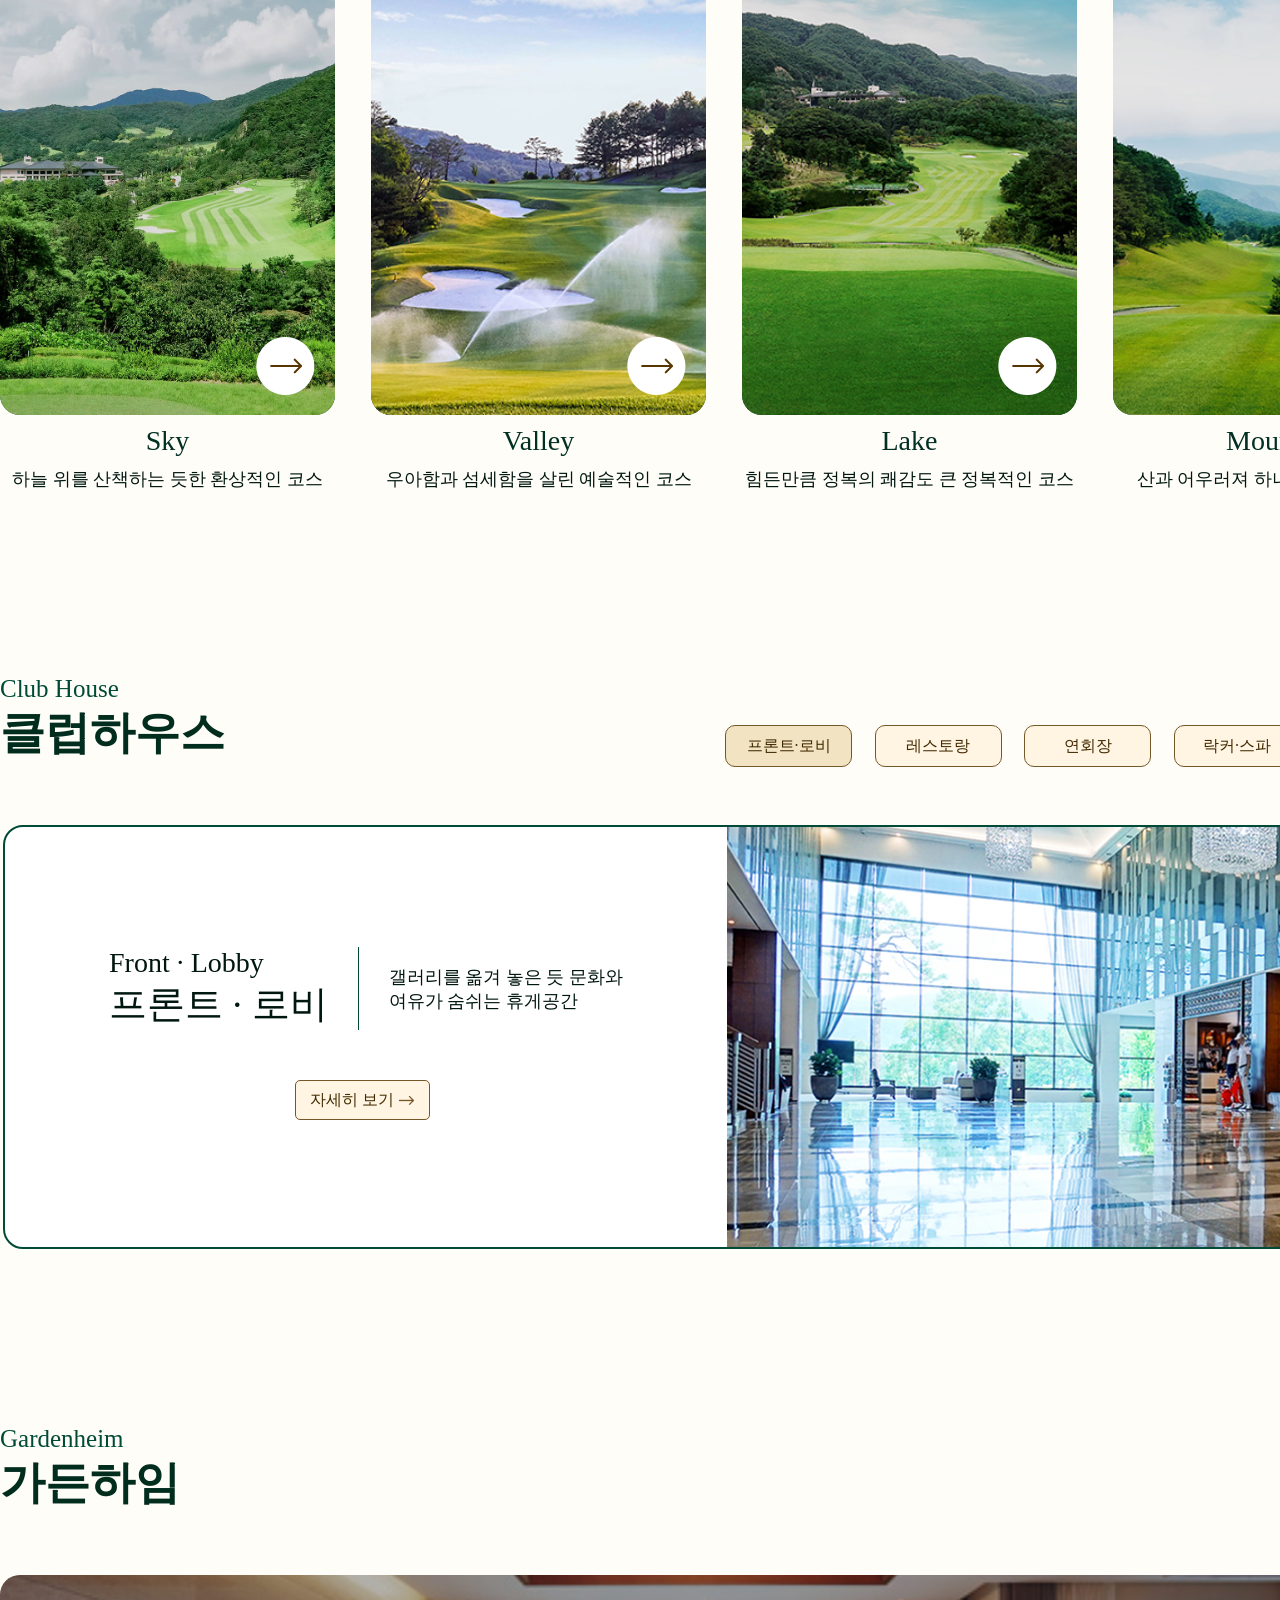
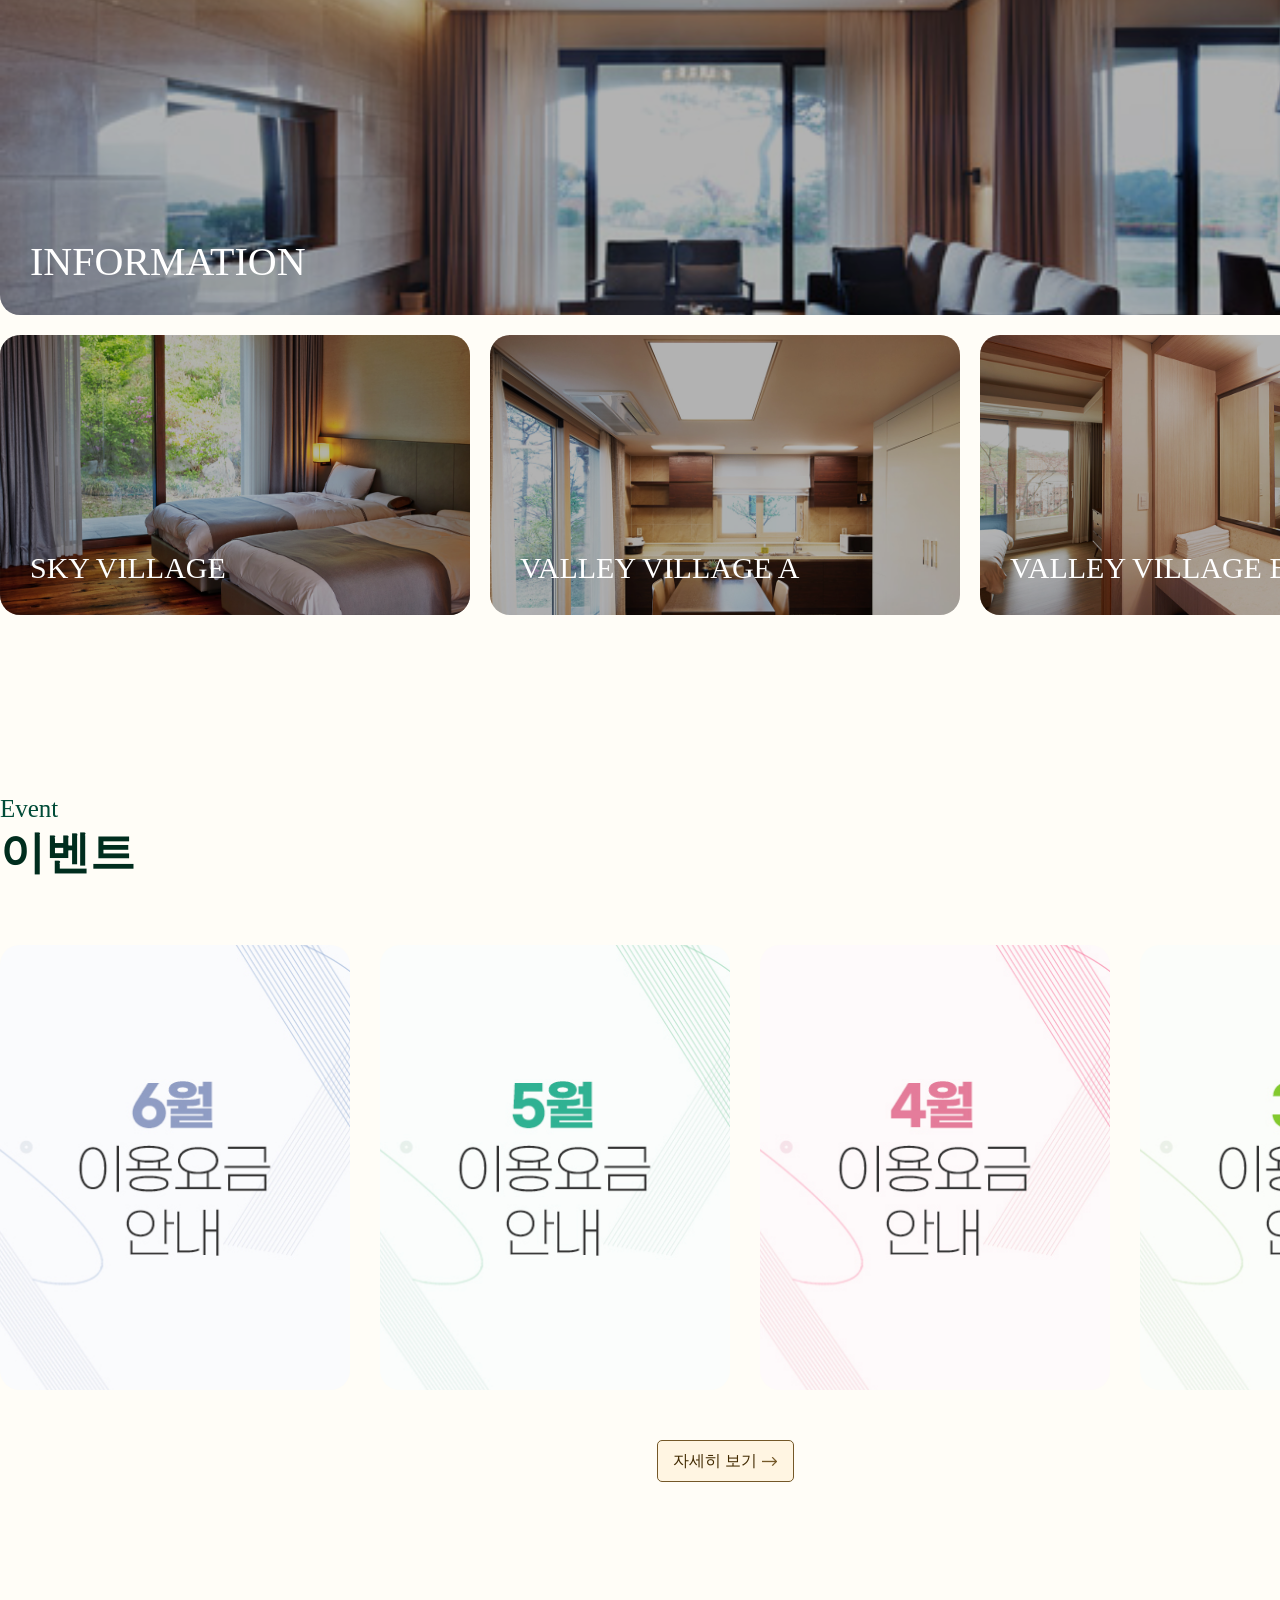
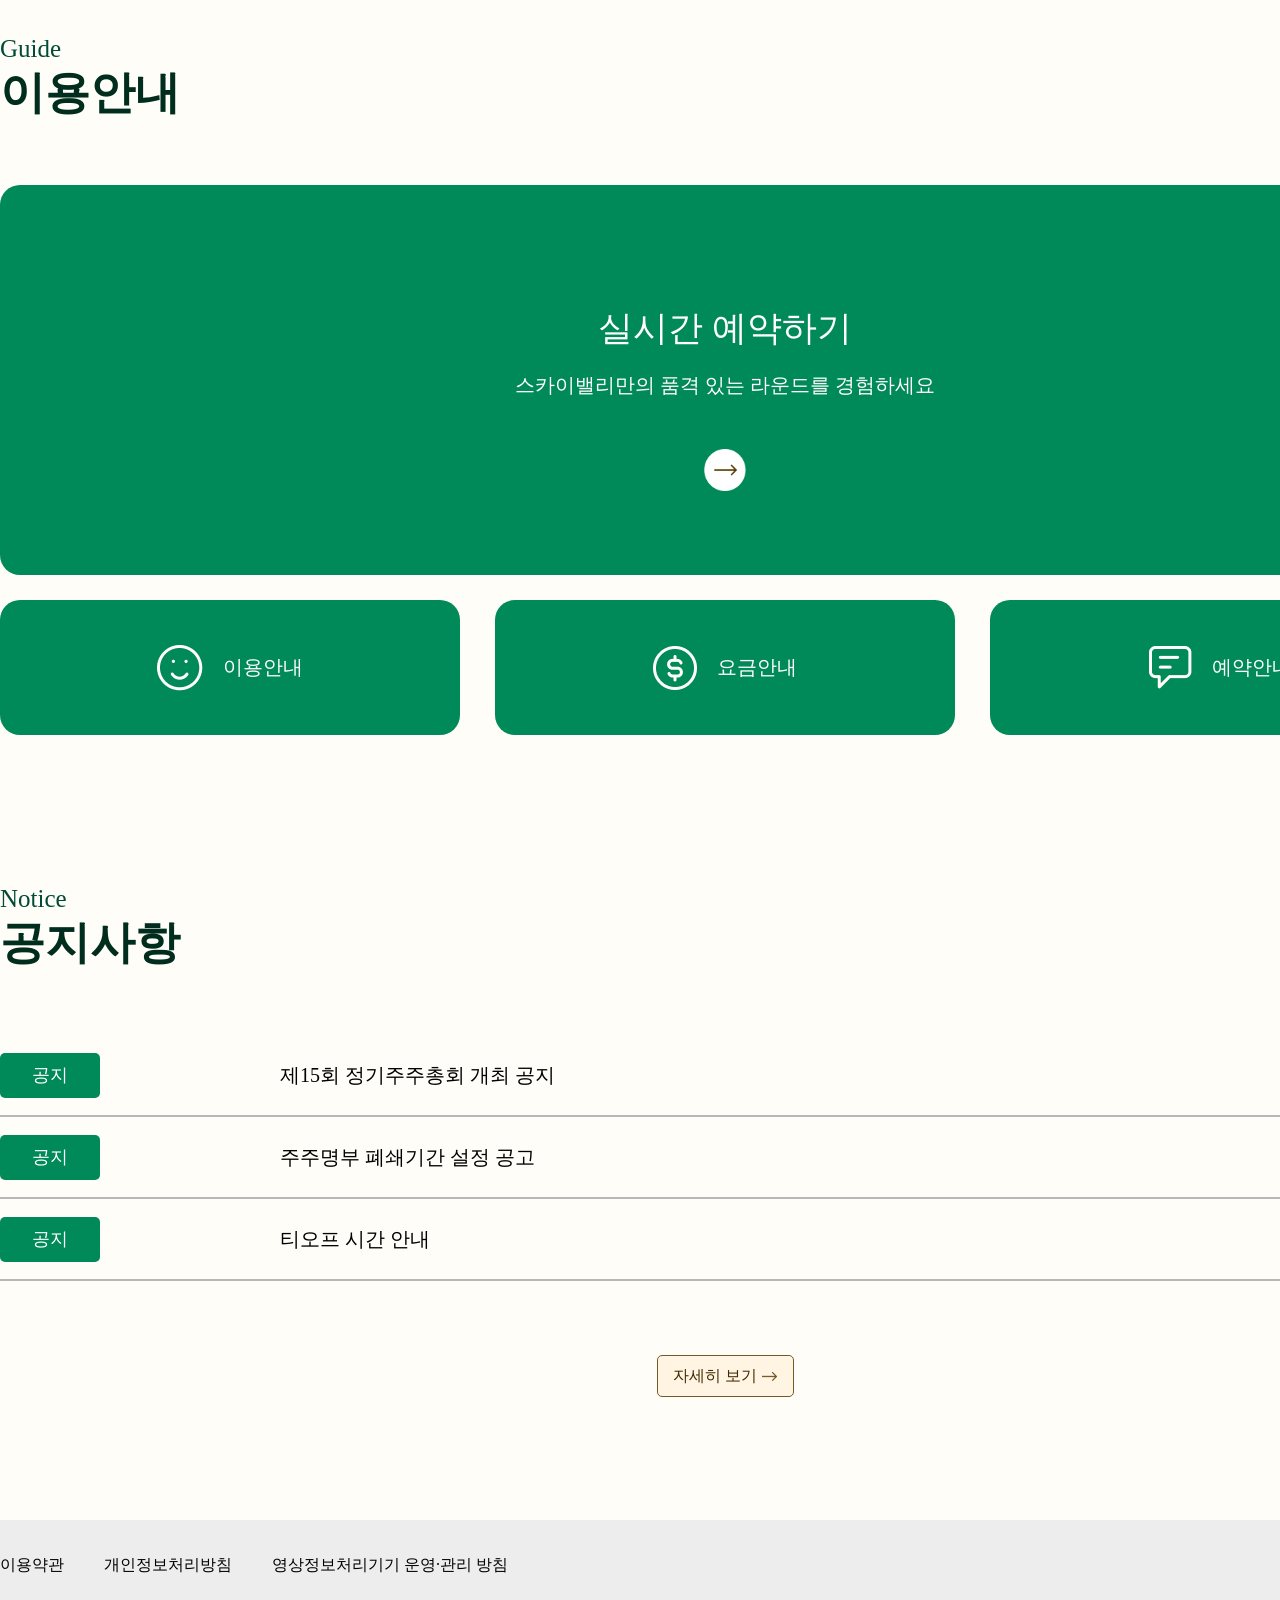
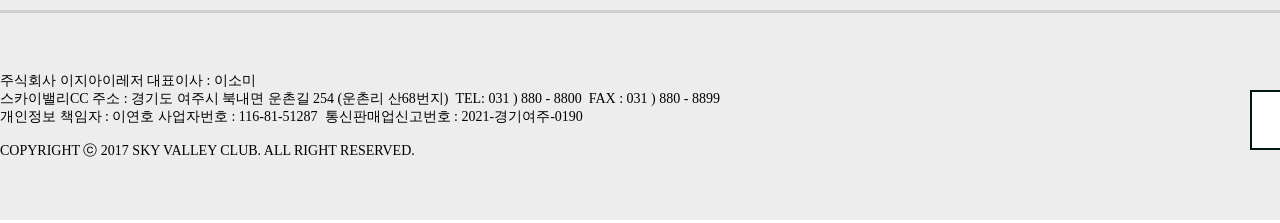
==== commit 29551120: "문의하기(Inquiry) 메뉴를 이용안내(Guide)로 수정" ====
--- a/index.html
+++ b/index.html
@@ -12,8 +12,10 @@
     <!-- <script src="js/script_main.js"></script> -->
     <script src="js/scroll.js"></script>
     <script src="js/index_course.js"></script>
+    <script src="https://player.vimeo.com/api/player.js"></script>
     <script src="js/index_club.js"></script>   
     <script src="js/index_garden.js"></script>
+    <script src="js/index_event.js"></script>
 
 </head>
 <body>
@@ -261,30 +263,32 @@
                     <p>Event</p>
                     <h4>이벤트</h4>
                 </div>
-                <ul class="e_list">
-                    <li>
-                        <div class="e_box"></div>
-                    </li>
-                    <li>
-                        <div class="e_box"></div>
-                    </li>
-                    <li>
-                        <div class="e_box"></div>
-                    </li>
-                    <li>
-                        <div class="e_box"></div>
-                    </li>
-                    <li>
-                        <div class="e_box"></div>
-                    </li>
-                </ul>
+                <div class="e_wrap">
+                    <ul class="e_list">
+                        <li>
+                            <div class="e_box"></div>
+                        </li>
+                        <li>
+                            <div class="e_box"></div>
+                        </li>
+                        <li>
+                            <div class="e_box"></div>
+                        </li>
+                        <li>
+                            <div class="e_box"></div>
+                        </li>
+                        <li>
+                            <div class="e_box"></div>
+                        </li>
+                    </ul>
+                </div>
                 <a class="btn" href="">자세히 보기<img src="images/main/arrow3.png" alt=""></a>
             </div>
             <!-- content6 -->
             <div class="inquiry">
                 <div class="title">
-                    <p>Inquiry</p>
-                    <h4>문의사항</h4>
+                    <p>Guide</p>
+                    <h4>이용안내</h4>
                 </div>
                 <div class="i_area">
                     <div class="i_book">
--- a/css/style.css
+++ b/css/style.css
@@ -609,8 +609,17 @@
     top: 0;
     opacity: 1;
 }
+.event .e_wrap {
+    overflow: hidden;
+    cursor: grab;
+}
+.e_wrap.dragging {
+    cursor: grabbing;
+}
 .event .e_list {
     display: flex;
+    width: max-content;
+    user-select: none;
     overflow: hidden;
     position: relative;
     top: 80px;
@@ -623,6 +632,7 @@
     opacity: 1;
 }
 .e_list li {
+    flex-shrink: 0;
     margin-right: 30px;
 }
 .e_list .e_box {
@@ -671,7 +681,7 @@
     position: relative;
     top: 100px;
     opacity: 0;
-    transition: all 0.5s;
+    transition: all 0.7s;
 }
 .event .btn img {
     width: 15px;
@@ -846,7 +856,7 @@
     position: relative;
     top: 100px;
     opacity: 0;
-    transition: all 0.5s;
+    transition: all 0.7s;
 }
 .notice .btn img {
     width: 15px;
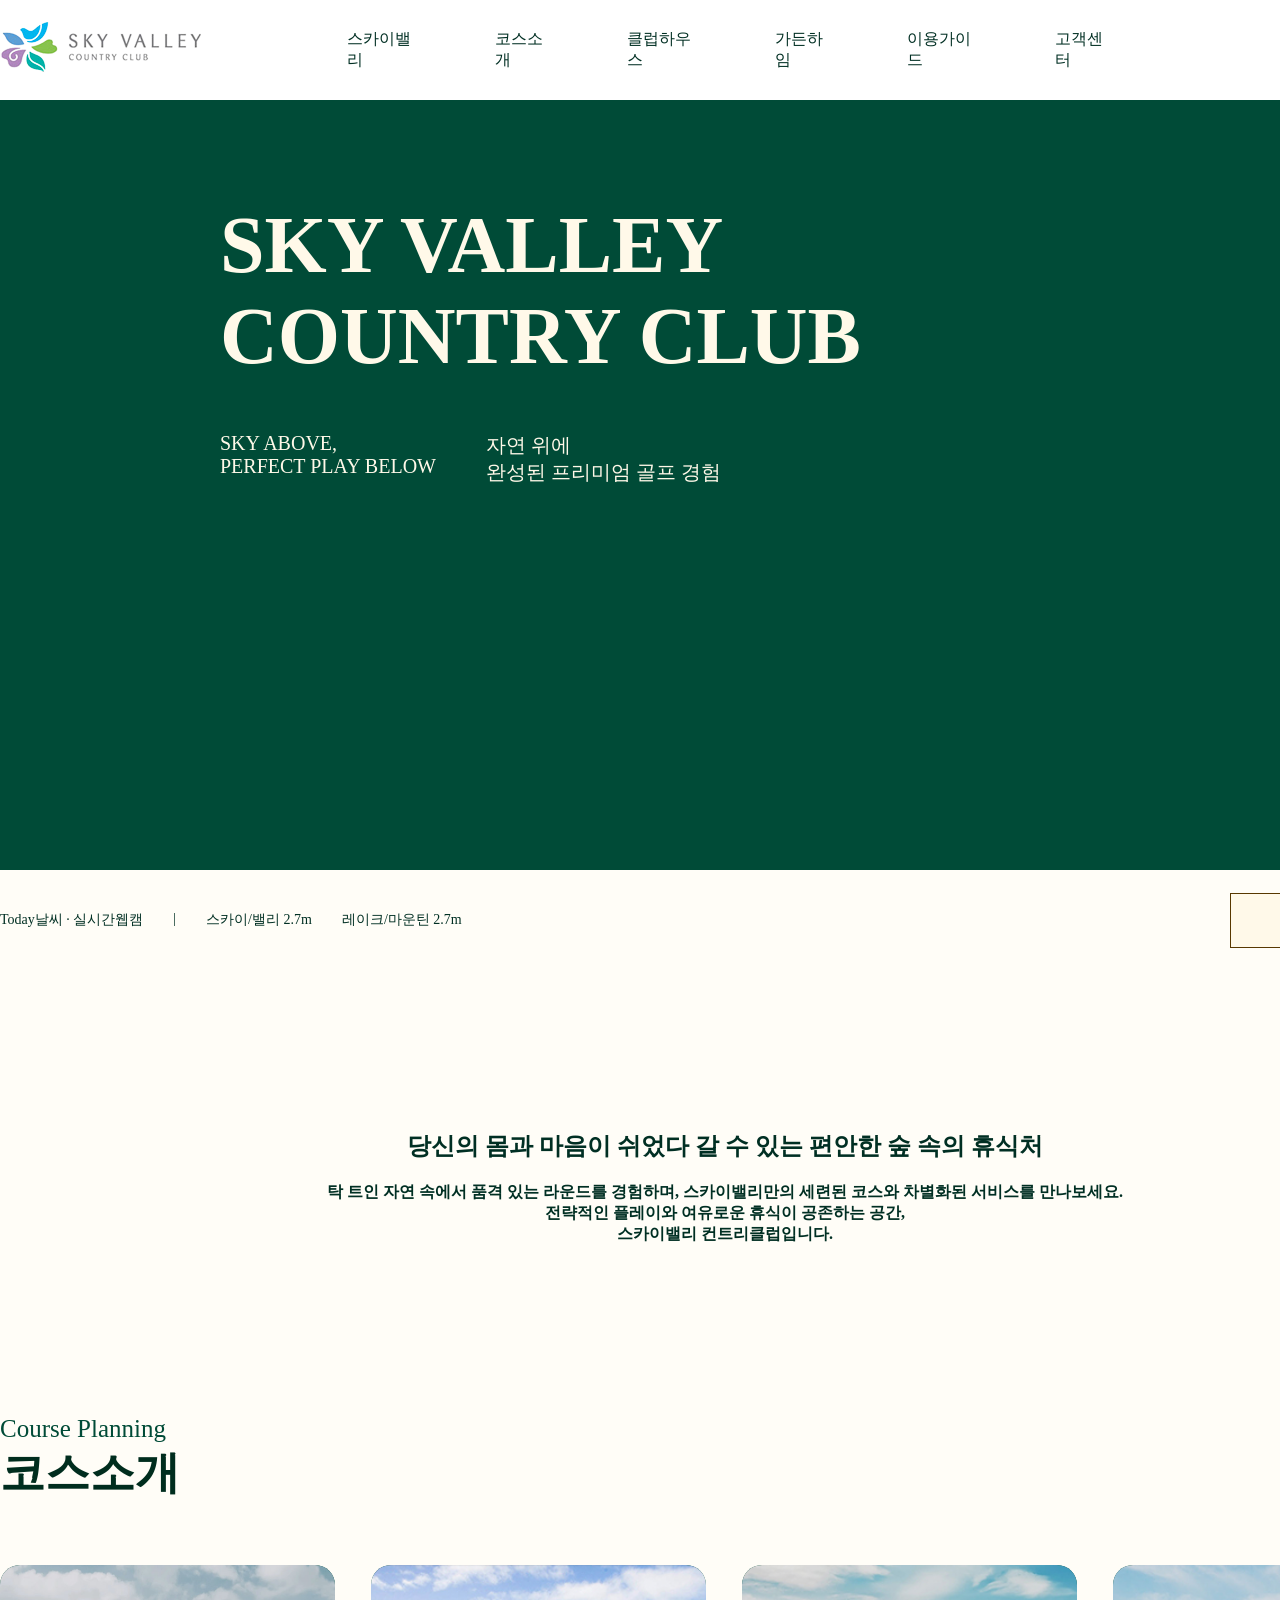
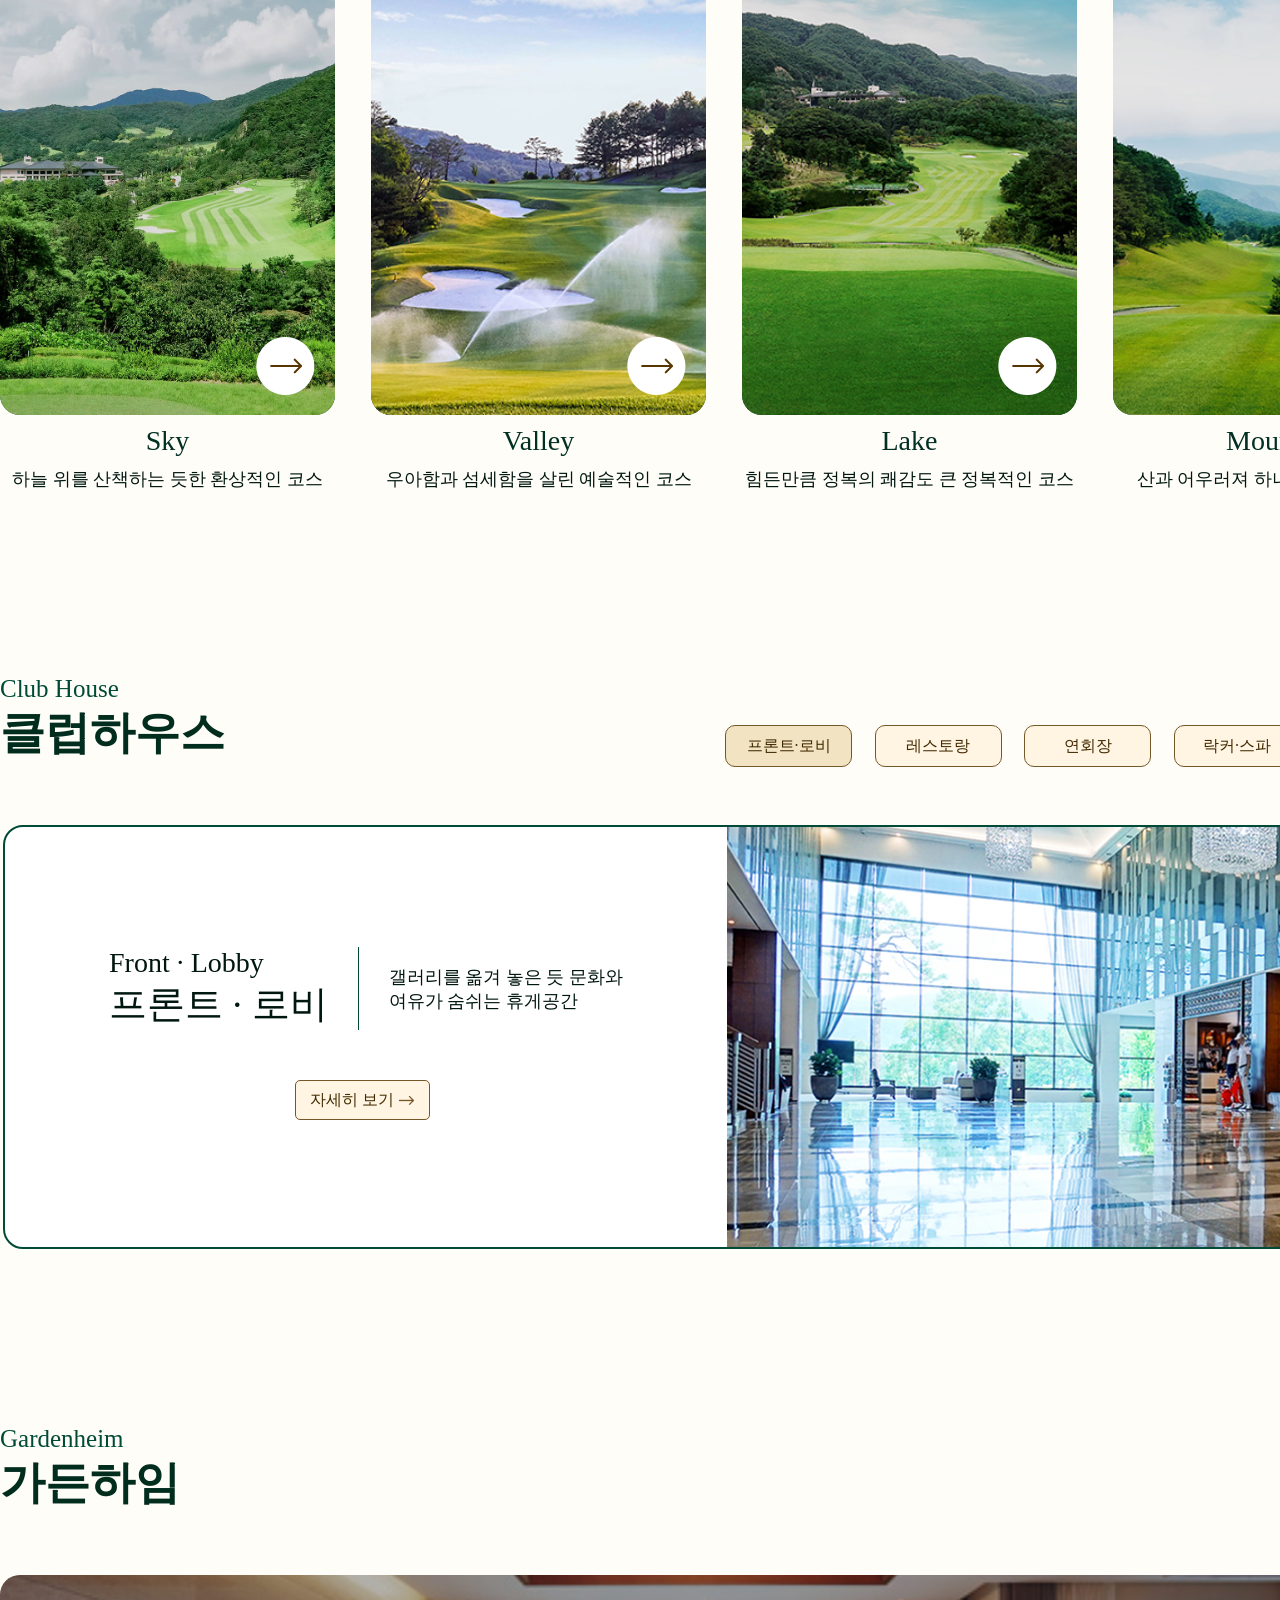
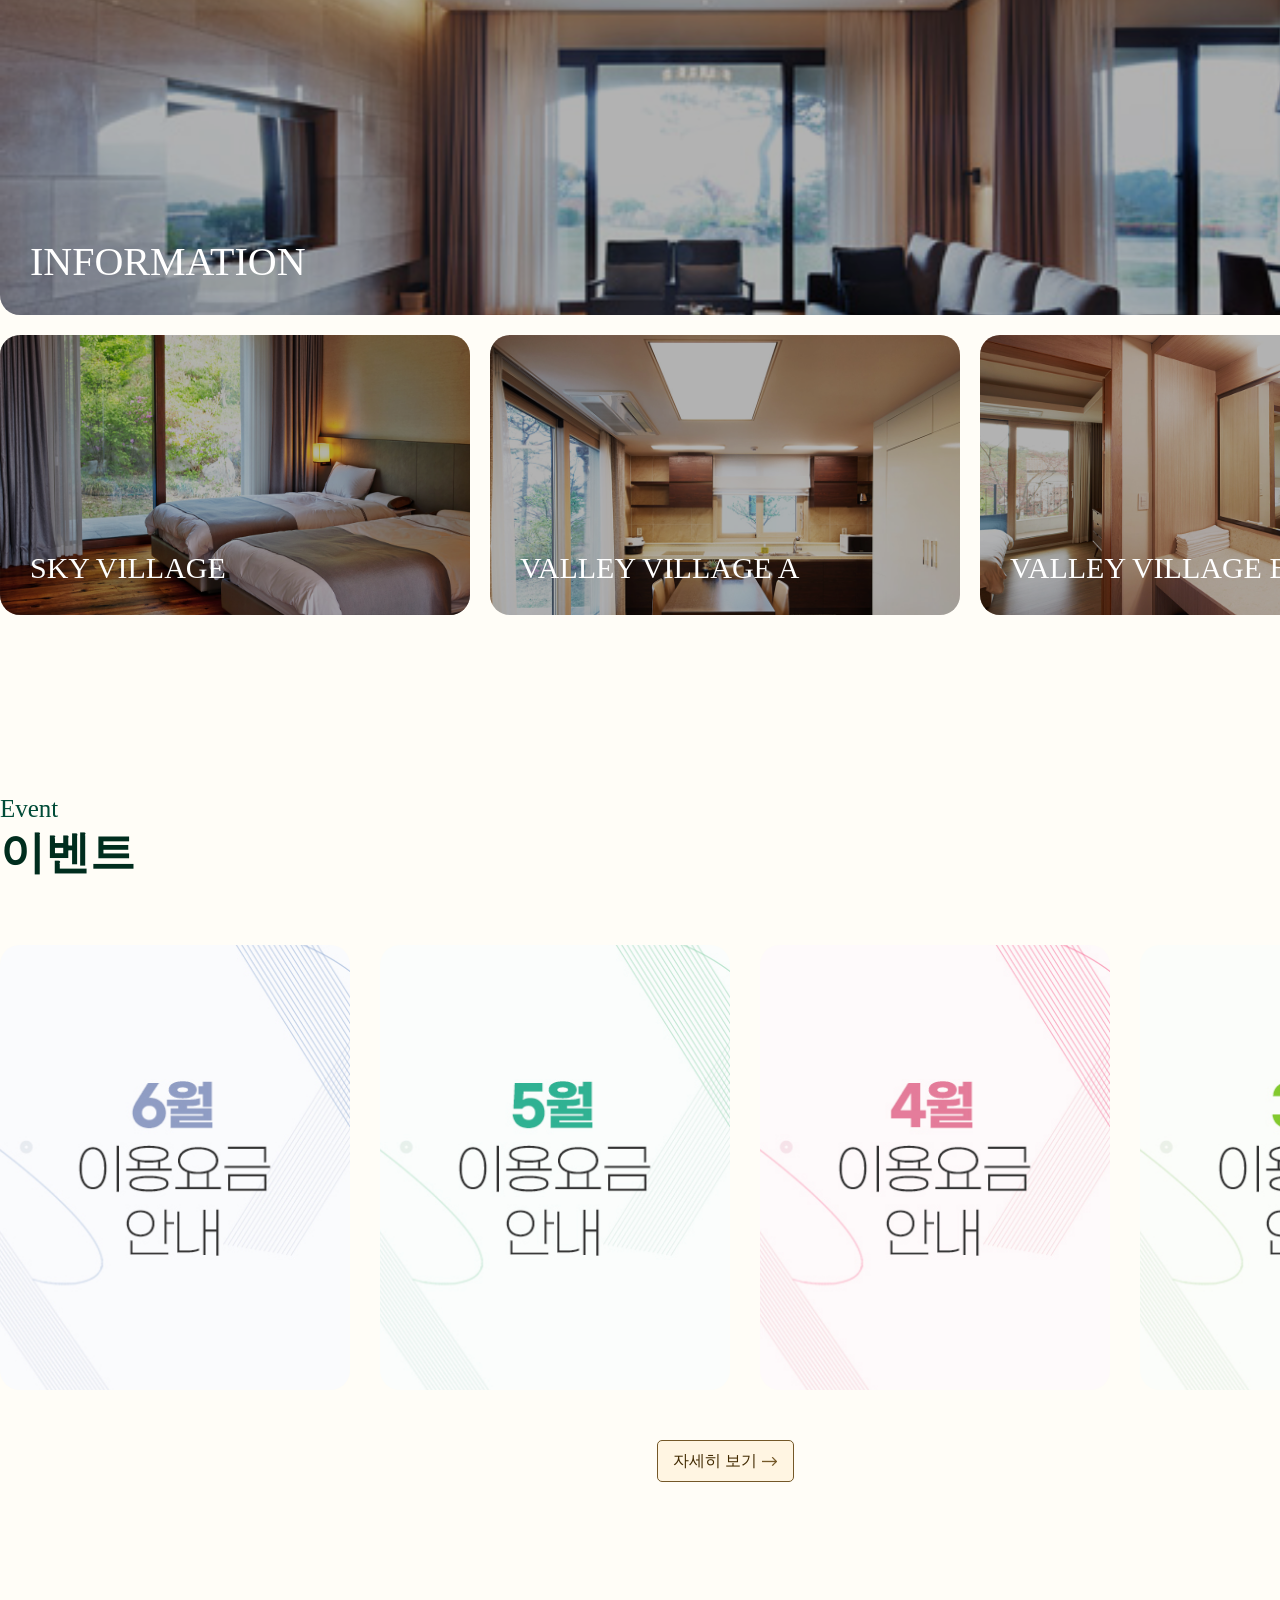
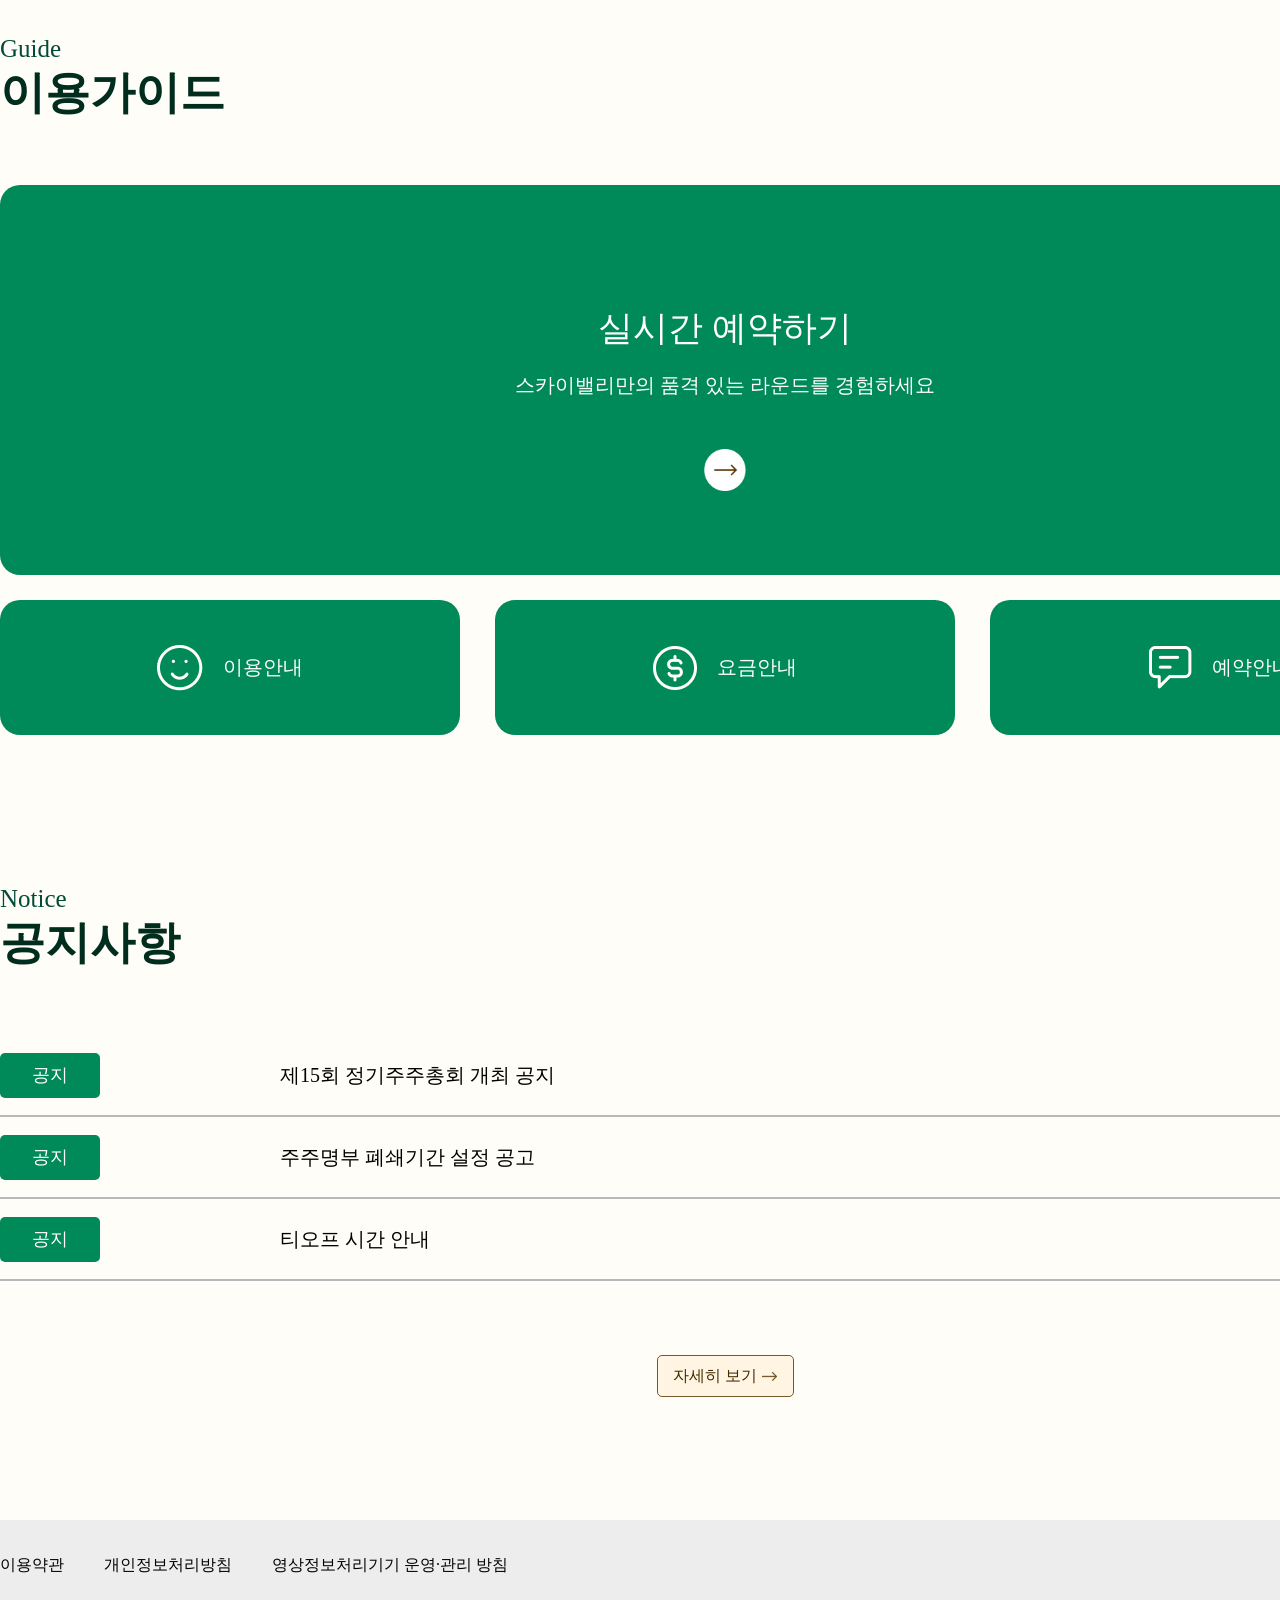
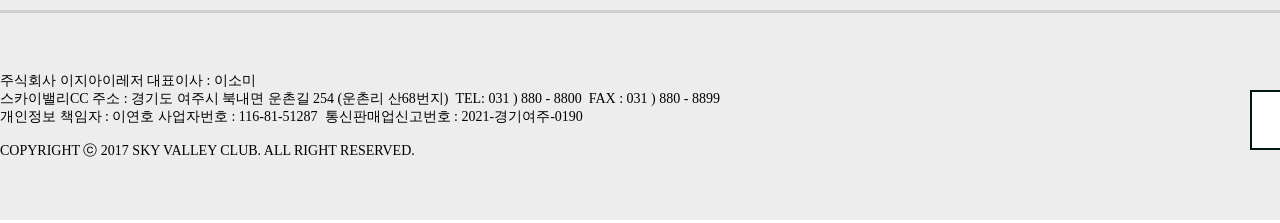
==== commit 5fecbe84: "이용안내를 이용가이드로 수정" ====
--- a/index.html
+++ b/index.html
@@ -288,7 +288,7 @@
             <div class="inquiry">
                 <div class="title">
                     <p>Guide</p>
-                    <h4>이용안내</h4>
+                    <h4>이용가이드</h4>
                 </div>
                 <div class="i_area">
                     <div class="i_book">
